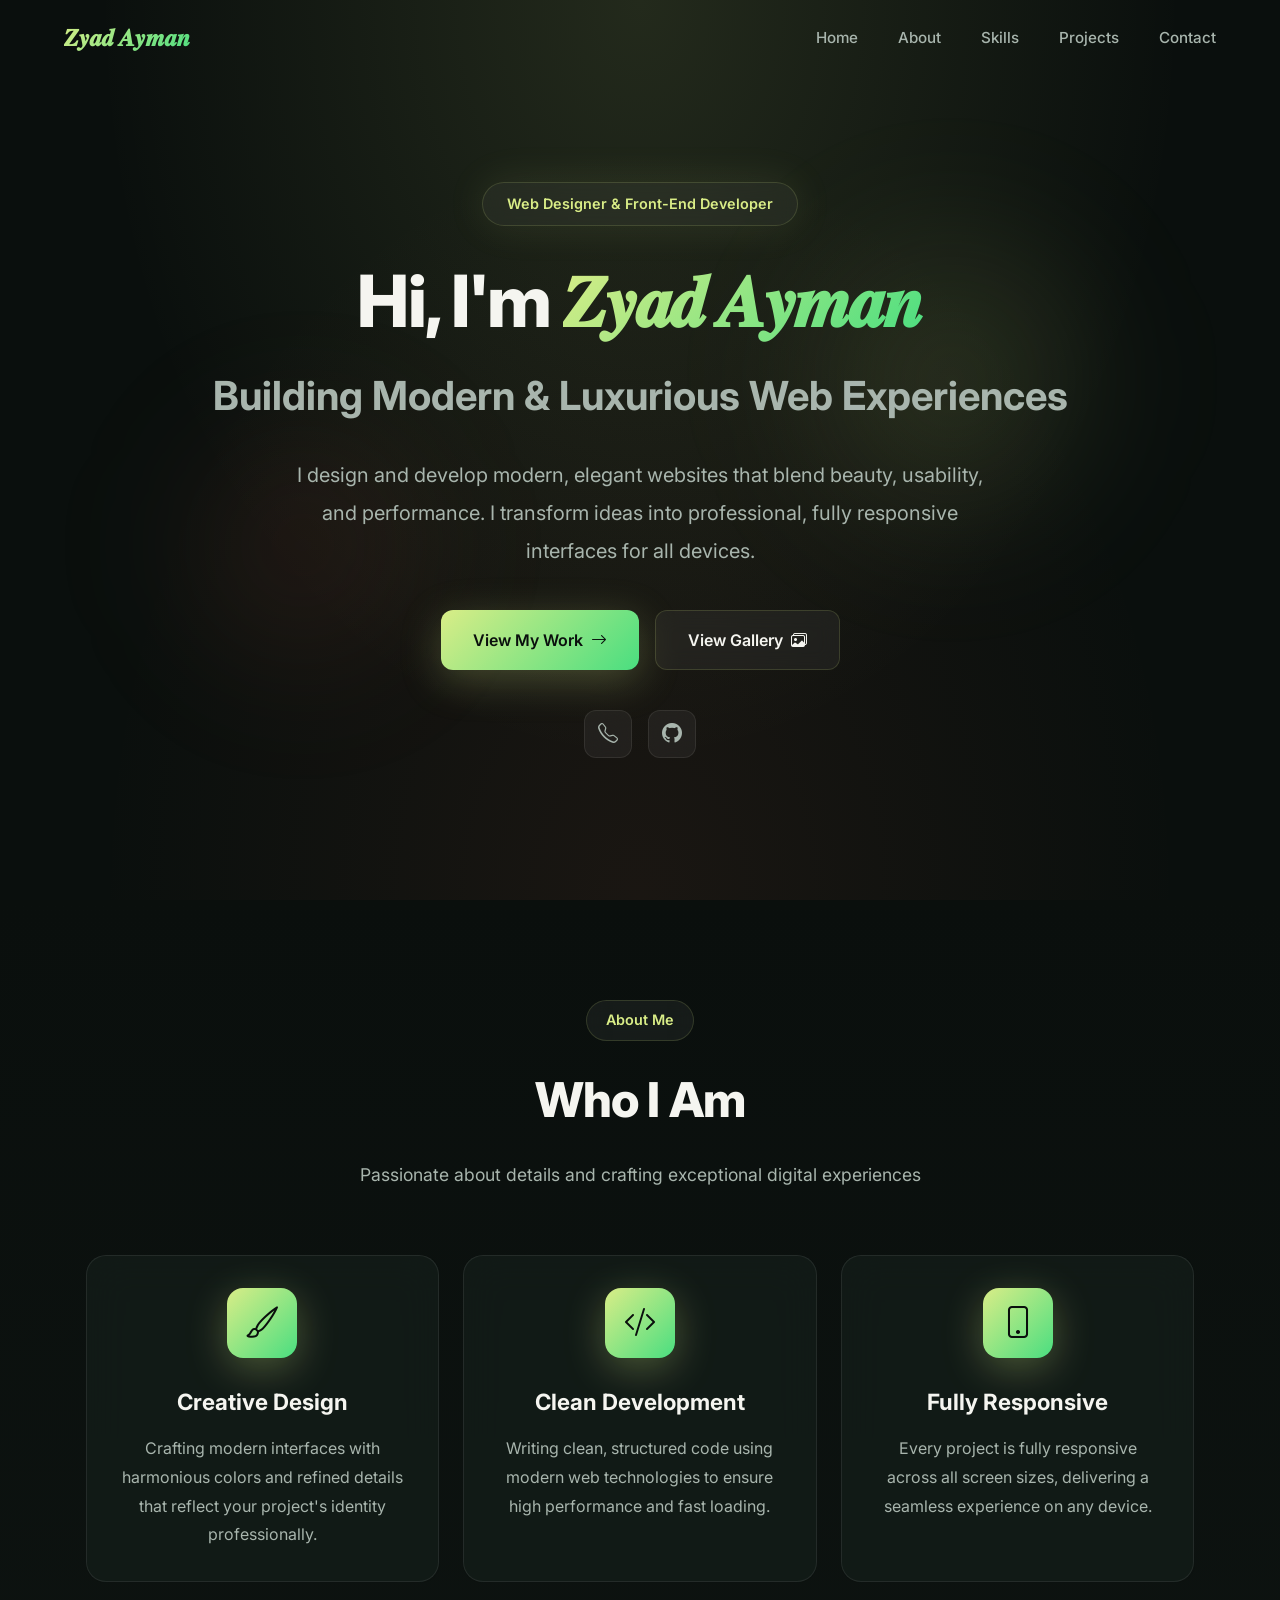
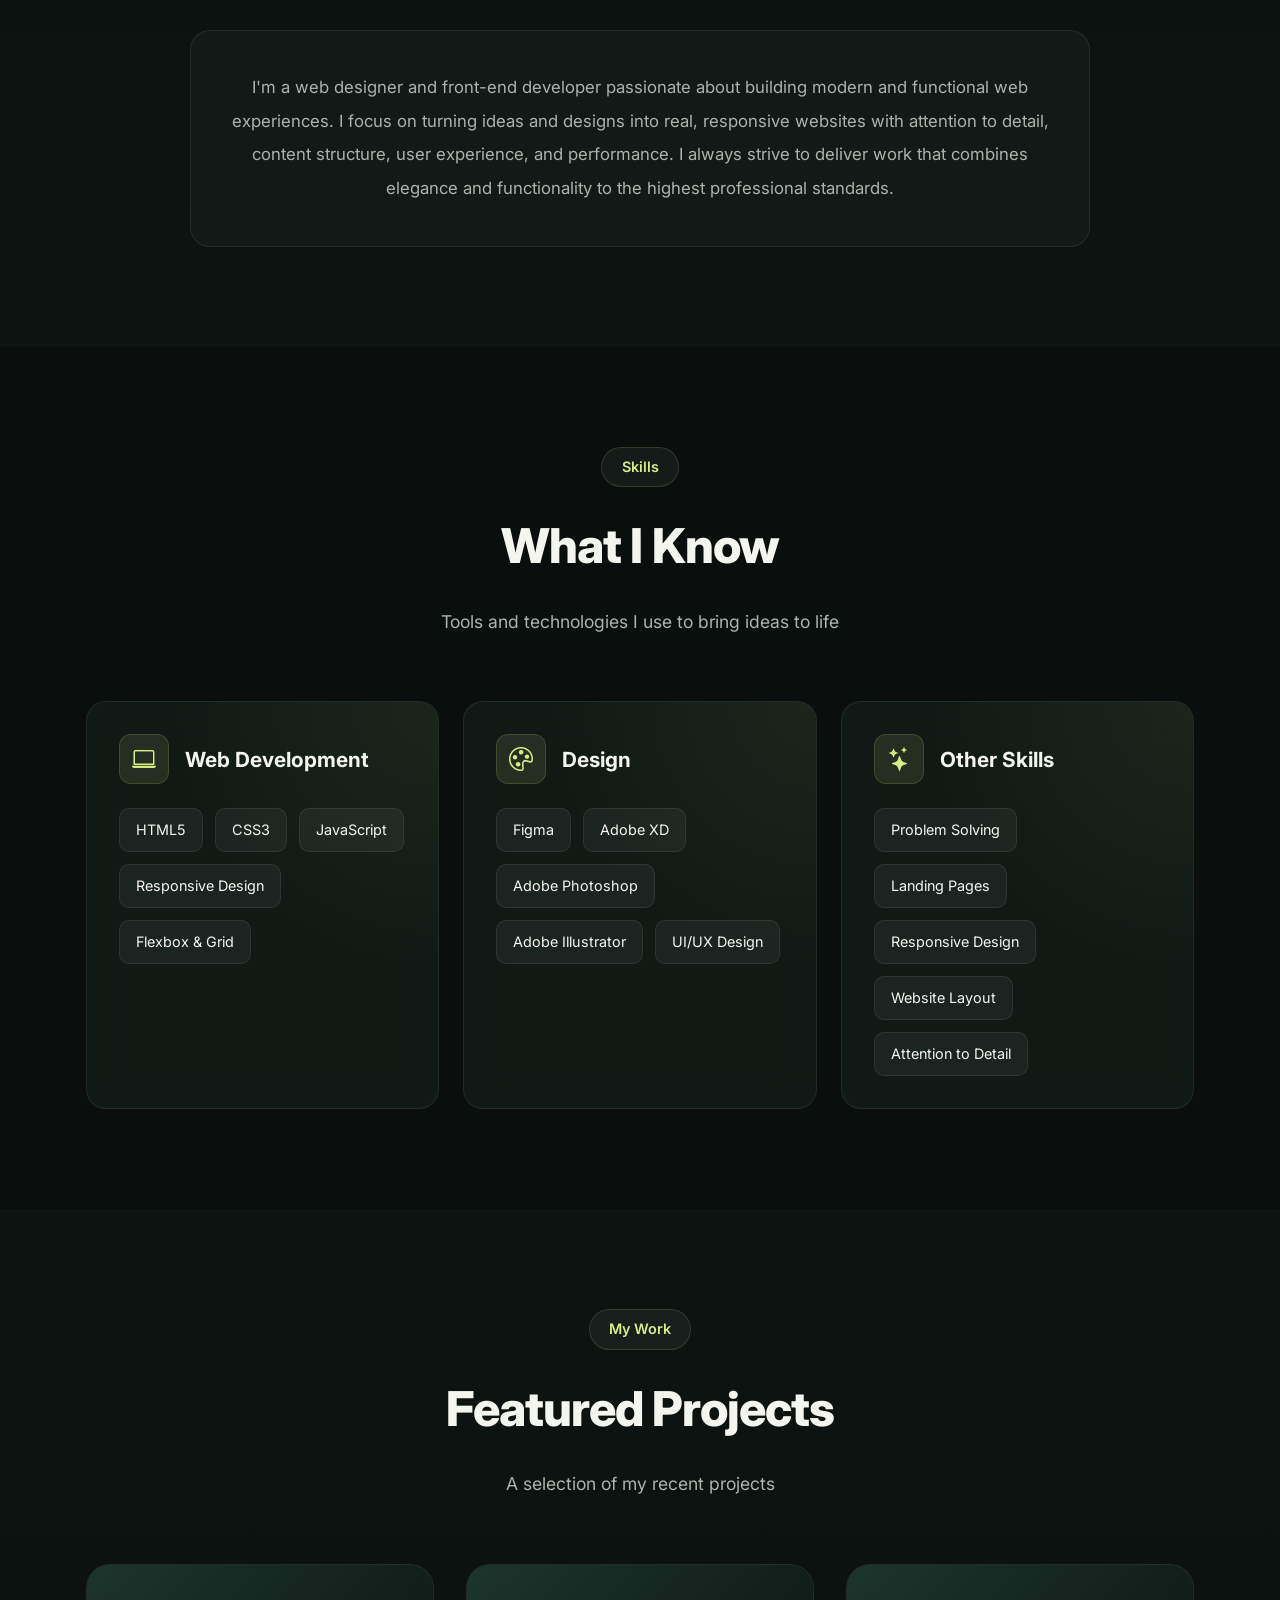
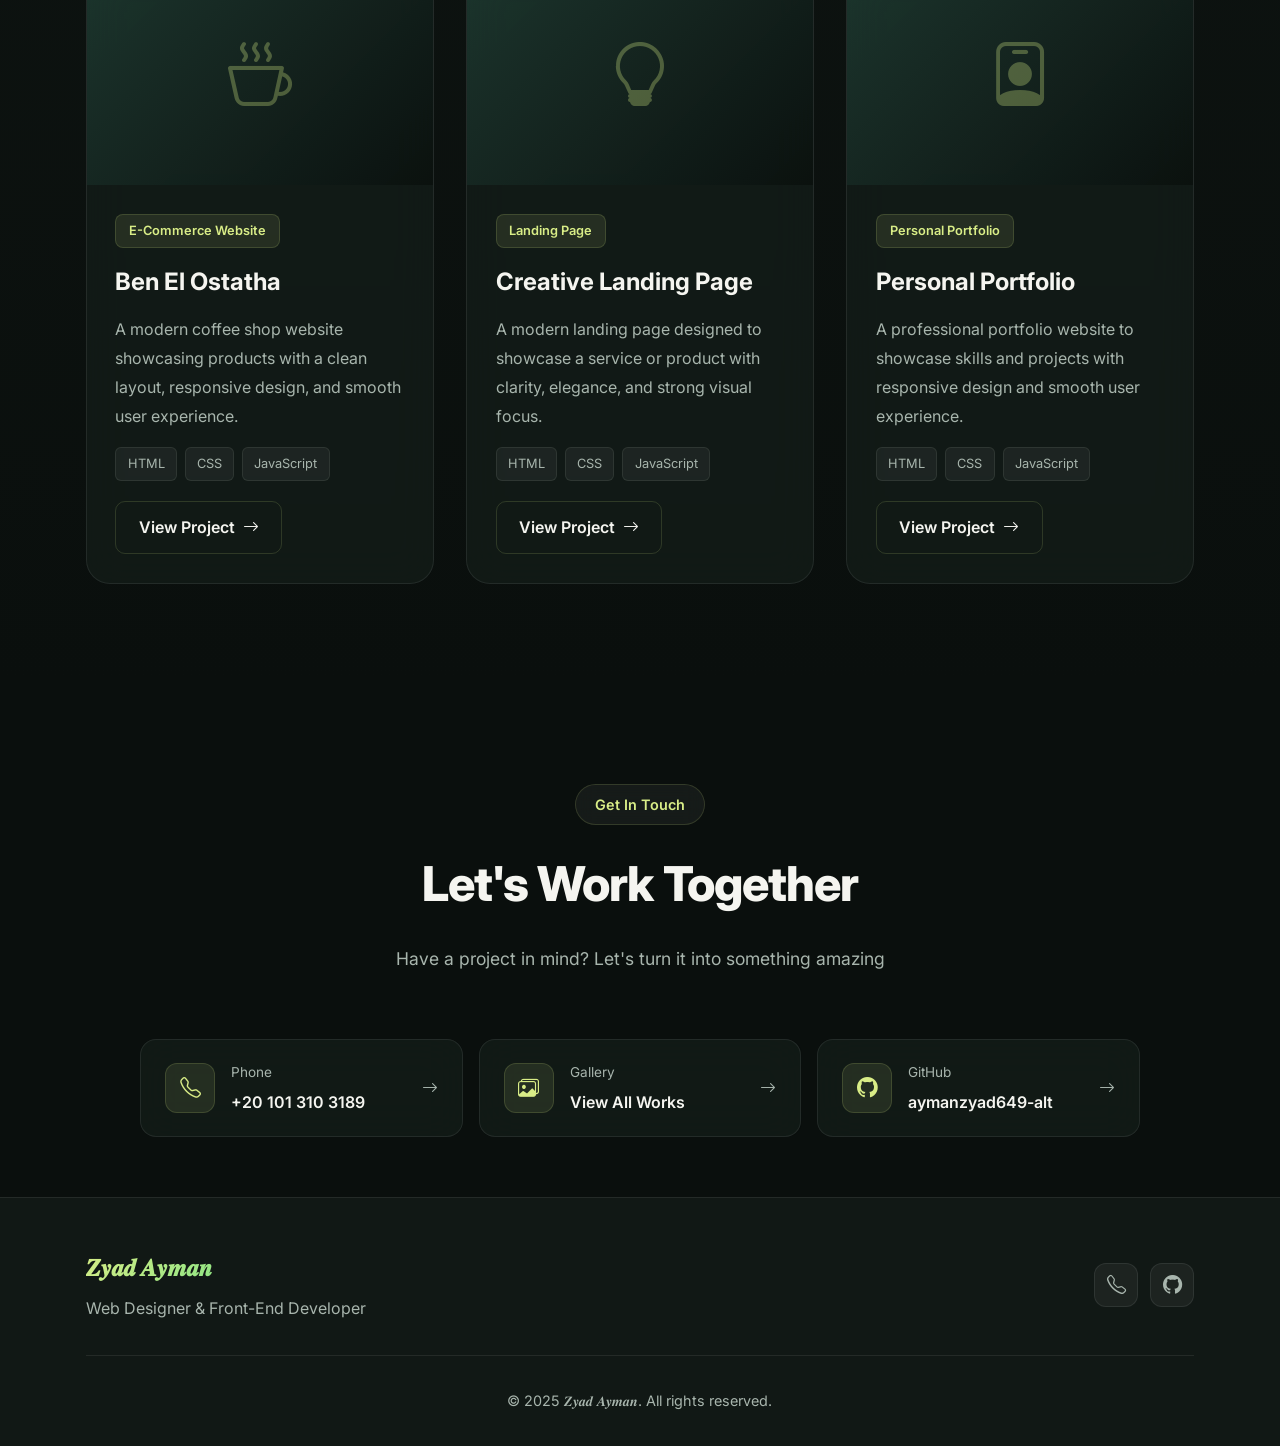
==== index.html @ 2d621ae2 "Publish portfolio and clinic project" ====
<!DOCTYPE html>
<html lang="en" dir="ltr">

<head>
    <meta charset="UTF-8">
    <meta name="viewport" content="width=device-width, initial-scale=1.0">
    <title>𝒁𝒚𝒂𝒅 𝑨𝒚𝒎𝒂𝒏 | Web Designer & Front-End Developer</title>
    <link rel="preconnect" href="https://fonts.googleapis.com">
    <link rel="preconnect" href="https://fonts.gstatic.com" crossorigin>
    <link href="https://fonts.googleapis.com/css2?family=Inter:wght@400;500;600;700;800&display=swap" rel="stylesheet">
    <link rel="stylesheet" href="https://cdn.jsdelivr.net/npm/bootstrap-icons@1.11.3/font/bootstrap-icons.min.css">
    <link rel="stylesheet" href="style.css">
</head>

<body>
    <nav class="nav">
        <div class="nav-container">
            <a class="nav-logo" href="#home">𝒁𝒚𝒂𝒅 𝑨𝒚𝒎𝒂𝒏</a>
            <button class="nav-toggle" aria-label="Open menu">
                <span></span>
                <span></span>
                <span></span>
            </button>
            <ul class="nav-links">
                <li><a href="#home">Home</a></li>
                <li><a href="#about">About</a></li>
                <li><a href="#skills">Skills</a></li>
                <li><a href="#projects">Projects</a></li>
                <li><a href="#contact">Contact</a></li>
            </ul>
        </div>
    </nav>

    <header id="home" class="hero">
        <div class="hero-bg"></div>
        <div class="hero-content">
            <span class="hero-badge">Web Designer & Front-End Developer</span>
            <h1 class="hero-title">Hi, I'm <span>𝒁𝒚𝒂𝒅 𝑨𝒚𝒎𝒂𝒏</span></h1>
            <h2 class="hero-subtitle">Building Modern & Luxurious Web Experiences</h2>
            <p class="hero-intro">
                I design and develop modern, elegant websites that blend beauty, usability, and performance.
                I transform ideas into professional, fully responsive interfaces for all devices.
            </p>
            <div class="hero-actions">
                <a href="#projects" class="btn btn-primary">
                    <span>View My Work</span>
                    <i class="bi bi-arrow-right"></i>
                </a>
                <a href="https://photos.app.goo.gl/csqVd4Epz6oXKRecA" target="_blank" class="btn btn-glass">
                    <span>View Gallery</span>
                    <i class="bi bi-images"></i>
                </a>
            </div>
            <div class="hero-social">
                <a href="tel:+201013103189" aria-label="Call Me"><i class="bi bi-telephone"></i></a>
                <a href="https://github.com/aymanzyad649-alt" target="_blank" aria-label="GitHub"><i class="bi bi-github"></i></a>
            </div>
        </div>

    </header>

    <main>
        <section id="about" class="section about">
            <div class="section-header">
                <span class="section-label">About Me</span>
                <h2 class="section-title">Who I Am</h2>
                <p class="section-subtitle">Passionate about details and crafting exceptional digital experiences</p>
            </div>
            <div class="about-grid">
                <div class="about-card">
                    <div class="about-icon">
                        <i class="bi bi-brush"></i>
                    </div>
                    <h3>Creative Design</h3>
                    <p>Crafting modern interfaces with harmonious colors and refined details that reflect your project's identity professionally.</p>
                </div>
                <div class="about-card">
                    <div class="about-icon">
                        <i class="bi bi-code-slash"></i>
                    </div>
                    <h3>Clean Development</h3>
                    <p>Writing clean, structured code using modern web technologies to ensure high performance and fast loading.</p>
                </div>
                <div class="about-card">
                    <div class="about-icon">
                        <i class="bi bi-phone"></i>
                    </div>
                    <h3>Fully Responsive</h3>
                    <p>Every project is fully responsive across all screen sizes, delivering a seamless experience on any device.</p>
                </div>
            </div>
            <div class="about-text">
                <p>
                    I'm a web designer and front-end developer passionate about building modern and functional web experiences.
                    I focus on turning ideas and designs into real, responsive websites with attention to detail,
                    content structure, user experience, and performance. I always strive to deliver work that combines
                    elegance and functionality to the highest professional standards.
                </p>
            </div>
        </section>

        <section id="skills" class="section skills">
            <div class="section-header">
                <span class="section-label">Skills</span>
                <h2 class="section-title">What I Know</h2>
                <p class="section-subtitle">Tools and technologies I use to bring ideas to life</p>
            </div>
            <div class="skills-grid">
                <div class="skill-group">
                    <div class="skill-group-header">
                        <i class="bi bi-laptop"></i>
                        <h3>Web Development</h3>
                    </div>
                    <div class="skill-tags">
                        <span class="skill-tag">HTML5</span>
                        <span class="skill-tag">CSS3</span>
                        <span class="skill-tag">JavaScript</span>
                        <span class="skill-tag">Responsive Design</span>
                        <span class="skill-tag">Flexbox & Grid</span>
                    </div>
                </div>
                <div class="skill-group">
                    <div class="skill-group-header">
                        <i class="bi bi-palette"></i>
                        <h3>Design</h3>
                    </div>
                    <div class="skill-tags">
                        <span class="skill-tag">Figma</span>
                        <span class="skill-tag">Adobe XD</span>
                        <span class="skill-tag">Adobe Photoshop</span>
                        <span class="skill-tag">Adobe Illustrator</span>
                        <span class="skill-tag">UI/UX Design</span>
                    </div>
                </div>
                <div class="skill-group">
                    <div class="skill-group-header">
                        <i class="bi bi-stars"></i>
                        <h3>Other Skills</h3>
                    </div>
                    <div class="skill-tags">
                        <span class="skill-tag">Problem Solving</span>
                        <span class="skill-tag">Landing Pages</span>
                        <span class="skill-tag">Responsive Design</span>
                        <span class="skill-tag">Website Layout</span>
                        <span class="skill-tag">Attention to Detail</span>
                    </div>
                </div>
            </div>
        </section>

        <section id="projects" class="section projects">
            <div class="section-header">
                <span class="section-label">My Work</span>
                <h2 class="section-title">Featured Projects</h2>
                <p class="section-subtitle">A selection of my recent projects</p>
            </div>
            <div class="projects-grid">
                <article class="project-card">
                    <div class="project-image">
                        <div class="project-overlay">
                            <a href="https://aymanzyad649-alt.github.io/Zyadayman/" target="_blank" class="project-link">
                                <i class="bi bi-box-arrow-up-right"></i>
                            </a>
                        </div>
                        <div class="project-placeholder">
                            <i class="bi bi-cup-hot"></i>
                        </div>
                    </div>
                    <div class="project-content">
                        <span class="project-category">E-Commerce Website</span>
                        <h3 class="project-title">Ben El Ostatha</h3>
                        <p class="project-description">
                            A modern coffee shop website showcasing products with a clean layout, responsive design, and smooth user experience.
                        </p>
                        <div class="project-tech">
                            <span>HTML</span>
                            <span>CSS</span>
                            <span>JavaScript</span>
                        </div>
                        <a href="https://aymanzyad649-alt.github.io/Zyadayman/" target="_blank" class="project-btn">
                            <span>View Project</span>
                            <i class="bi bi-arrow-right"></i>
                        </a>
                    </div>
                </article>

                <article class="project-card">
                    <div class="project-image">
                        <div class="project-overlay">
                            <a href="https://aymanzyad649-alt.github.io/Creative-Landing-Page/" target="_blank" class="project-link">
                                <i class="bi bi-box-arrow-up-right"></i>
                            </a>
                        </div>
                        <div class="project-placeholder">
                            <i class="bi bi-lightbulb"></i>
                        </div>
                    </div>
                    <div class="project-content">
                        <span class="project-category">Landing Page</span>
                        <h3 class="project-title">Creative Landing Page</h3>
                        <p class="project-description">
                            A modern landing page designed to showcase a service or product with clarity, elegance, and strong visual focus.
                        </p>
                        <div class="project-tech">
                            <span>HTML</span>
                            <span>CSS</span>
                            <span>JavaScript</span>
                        </div>
                        <a href="https://aymanzyad649-alt.github.io/Creative-Landing-Page/" target="_blank" class="project-btn">
                            <span>View Project</span>
                            <i class="bi bi-arrow-right"></i>
                        </a>
                    </div>
                </article>

                <article class="project-card">
                    <div class="project-image">
                        <div class="project-overlay">
                            <a href="https://aymanzyad649-alt.github.io/Personal-Portfolio/" target="_blank" class="project-link">
                                <i class="bi bi-box-arrow-up-right"></i>
                            </a>
                        </div>
                        <div class="project-placeholder">
                            <i class="bi bi-person-badge"></i>
                        </div>
                    </div>
                    <div class="project-content">
                        <span class="project-category">Personal Portfolio</span>
                        <h3 class="project-title">Personal Portfolio</h3>
                        <p class="project-description">
                            A professional portfolio website to showcase skills and projects with responsive design and smooth user experience.
                        </p>
                        <div class="project-tech">
                            <span>HTML</span>
                            <span>CSS</span>
                            <span>JavaScript</span>
                        </div>
                        <a href="https://aymanzyad649-alt.github.io/Personal-Portfolio/" target="_blank" class="project-btn">
                            <span>View Project</span>
                            <i class="bi bi-arrow-right"></i>
                        </a>
                    </div>
                </article>
            </div>
        </section>

        <section id="contact" class="section contact-section">
            <div class="contact-container">
                <div class="section-header">
                    <span class="section-label">Get In Touch</span>
                    <h2 class="section-title">Let's Work Together</h2>
                    <p class="section-subtitle">Have a project in mind? Let's turn it into something amazing</p>
                </div>
                <div class="contact-grid">
                    <a href="tel:+201013103189" class="contact-card">
                        <div class="contact-icon">
                            <i class="bi bi-telephone"></i>
                        </div>
                        <div class="contact-info">
                            <span class="contact-label">Phone</span>
                            <span class="contact-value">+20 101 310 3189</span>
                        </div>
                        <i class="bi bi-arrow-right contact-arrow"></i>
                    </a>
                    <a href="https://drive.google.com/open?id=1eGvBGZPC6Msey39kqJ86uYsZfhBckTUZ&usp=drive_fs" target="_blank" class="contact-card">
                        <div class="contact-icon">
                            <i class="bi bi-images"></i>
                        </div>
                        <div class="contact-info">
                            <span class="contact-label">Gallery</span>
                            <span class="contact-value">View All Works</span>
                        </div>
                        <i class="bi bi-arrow-right contact-arrow"></i>
                    </a>
                    <a href="https://github.com/aymanzyad649-alt" target="_blank" class="contact-card">
                        <div class="contact-icon">
                            <i class="bi bi-github"></i>
                        </div>
                        <div class="contact-info">
                            <span class="contact-label">GitHub</span>
                            <span class="contact-value">aymanzyad649-alt</span>
                        </div>
                        <i class="bi bi-arrow-right contact-arrow"></i>
                    </a>
                </div>
            </div>
        </section>
    </main>

    <footer class="footer">
        <div class="footer-container">
            <div class="footer-content">
                <div class="footer-brand">
                    <h3>𝒁𝒚𝒂𝒅 𝑨𝒚𝒎𝒂𝒏</h3>
                    <p>Web Designer & Front-End Developer</p>
                </div>
                <div class="footer-social">
                    <a href="tel:+201013103189" aria-label="Call"><i class="bi bi-telephone"></i></a>
                    <a href="https://github.com/aymanzyad649-alt" target="_blank" aria-label="GitHub"><i class="bi bi-github"></i></a>
                </div>
            </div>
            <div class="footer-bottom">
                <p>© 2025 𝒁𝒚𝒂𝒅 𝑨𝒚𝒎𝒂𝒏. All rights reserved.</p>
            </div>
        </div>
    </footer>

    <script>
        const navToggle = document.querySelector('.nav-toggle');
        const navLinks = document.querySelector('.nav-links');
        const navItems = document.querySelectorAll('.nav-links a');

        navToggle.addEventListener('click', () => {
            navToggle.classList.toggle('active');
            navLinks.classList.toggle('active');
        });

        navItems.forEach(item => {
            item.addEventListener('click', () => {
                navToggle.classList.remove('active');
                navLinks.classList.remove('active');
            });
        });

        window.addEventListener('scroll', () => {
            const nav = document.querySelector('.nav');
            if (window.scrollY > 50) {
                nav.classList.add('scrolled');
            } else {
                nav.classList.remove('scrolled');
            }
        });
    </script>
</body>

</html>
---- style.css ----
:root {
    --bg-primary: #0a0f0d;
    --bg-secondary: #111815;
    --bg-card: rgba(20, 31, 26, 0.7);
    --bg-glass: rgba(255, 253, 245, 0.05);
    --text-primary: #f5f5f0;
    --text-secondary: #a8b5ad;
    --text-accent: #d9ed87;
    --accent-primary: #d9ed87;
    --accent-secondary: #d66a4d;
    --accent-tertiary: #4ade80;
    --border: rgba(217, 237, 135, 0.15);
    --border-light: rgba(255, 255, 255, 0.08);
    --shadow-glow: 0 0 60px rgba(217, 237, 135, 0.15);
    --shadow-card: 0 20px 60px rgba(0, 0, 0, 0.4);
    --gradient-primary: linear-gradient(135deg, #d9ed87 0%, #4ade80 100%);
    --gradient-hero: radial-gradient(ellipse at top, rgba(217, 237, 135, 0.12) 0%, transparent 60%),
        radial-gradient(ellipse at bottom, rgba(214, 106, 77, 0.08) 0%, transparent 60%);
}

* {
    margin: 0;
    padding: 0;
    box-sizing: border-box;
}

html {
    scroll-behavior: smooth;
    scroll-padding-top: 100px;
}

body {
    font-family: 'Inter', -apple-system, BlinkMacSystemFont, sans-serif;
    background: var(--bg-primary);
    color: var(--text-primary);
    line-height: 1.8;
    overflow-x: hidden;
    font-size: 16px;
}

::selection {
    background: var(--accent-primary);
    color: var(--bg-primary);
}

::-webkit-scrollbar {
    width: 10px;
}

::-webkit-scrollbar-track {
    background: var(--bg-secondary);
}

::-webkit-scrollbar-thumb {
    background: linear-gradient(180deg, var(--accent-primary) 0%, var(--accent-secondary) 100%);
    border-radius: 5px;
}

::-webkit-scrollbar-thumb:hover {
    background: var(--accent-primary);
}

/* Navigation */
.nav {
    position: fixed;
    top: 0;
    left: 0;
    right: 0;
    z-index: 1000;
    padding: 1rem 0;
    transition: all 0.3s ease;
    background: transparent;
}

.nav.scrolled {
    background: rgba(10, 15, 13, 0.85);
    backdrop-filter: blur(20px) saturate(180%);
    -webkit-backdrop-filter: blur(20px) saturate(180%);
    border-bottom: 1px solid var(--border-light);
    box-shadow: 0 10px 40px rgba(0, 0, 0, 0.3);
    padding: 0.75rem 0;
}

.nav-container {
    width: min(1200px, 90%);
    margin: 0 auto;
    display: flex;
    align-items: center;
    justify-content: space-between;
}

.nav-logo {
    font-size: 1.5rem;
    font-weight: 800;
    color: var(--text-primary);
    text-decoration: none;
    background: var(--gradient-primary);
    -webkit-background-clip: text;
    -webkit-text-fill-color: transparent;
    background-clip: text;
    transition: all 0.3s ease;
}

.nav-logo:hover {
    filter: brightness(1.2);
}

.nav-links {
    display: flex;
    list-style: none;
    gap: 2.5rem;
    align-items: center;
}

.nav-links a {
    color: var(--text-secondary);
    text-decoration: none;
    font-weight: 500;
    font-size: 0.95rem;
    position: relative;
    transition: color 0.3s ease;
    padding: 0.5rem 0;
}

.nav-links a::after {
    content: '';
    position: absolute;
    bottom: 0;
    right: 0;
    width: 0;
    height: 2px;
    background: var(--gradient-primary);
    transition: width 0.3s ease;
    border-radius: 2px;
}

.nav-links a:hover {
    color: var(--text-primary);
}

.nav-links a:hover::after {
    width: 100%;
    left: 0;
    right: auto;
}

.nav-toggle {
    display: none;
    background: transparent;
    border: 1px solid var(--border);
    padding: 0.5rem;
    cursor: pointer;
    border-radius: 8px;
}

.nav-toggle span {
    display: block;
    width: 25px;
    height: 2px;
    background: var(--text-primary);
    margin: 5px 0;
    transition: 0.3s ease;
}

/* Hero Section */
.hero {
    position: relative;
    min-height: 100vh;
    display: flex;
    align-items: center;
    justify-content: center;
    padding: 120px 1.5rem 80px;
    overflow: hidden;
}

.hero-bg {
    position: absolute;
    inset: 0;
    background: var(--gradient-hero);
    z-index: 0;
}

.hero-bg::before {
    content: '';
    position: absolute;
    top: 20%;
    right: 10%;
    width: 400px;
    height: 400px;
    background: radial-gradient(circle, rgba(217, 237, 135, 0.15) 0%, transparent 70%);
    filter: blur(60px);
    animation: float 8s ease-in-out infinite;
}

.hero-bg::after {
    content: '';
    position: absolute;
    bottom: 20%;
    left: 10%;
    width: 350px;
    height: 350px;
    background: radial-gradient(circle, rgba(214, 106, 77, 0.12) 0%, transparent 70%);
    filter: blur(60px);
    animation: float 10s ease-in-out infinite reverse;
}

@keyframes float {

    0%,
    100% {
        transform: translate(0, 0) scale(1);
    }

    33% {
        transform: translate(30px, -50px) scale(1.1);
    }

    66% {
        transform: translate(-20px, 20px) scale(0.9);
    }
}

.hero-content {
    position: relative;
    z-index: 1;
    max-width: 900px;
    text-align: center;
    animation: fadeUp 1s ease-out;
}

@keyframes fadeUp {
    from {
        opacity: 0;
        transform: translateY(40px);
    }

    to {
        opacity: 1;
        transform: translateY(0);
    }
}

.hero-badge {
    display: inline-flex;
    align-items: center;
    gap: 0.5rem;
    padding: 0.5rem 1.5rem;
    background: var(--bg-glass);
    backdrop-filter: blur(10px);
    border: 1px solid var(--border);
    border-radius: 100px;
    color: var(--accent-primary);
    font-size: 0.9rem;
    font-weight: 600;
    margin-bottom: 2rem;
    box-shadow: 0 0 40px rgba(217, 237, 135, 0.1);
}

.hero-title {
    font-size: clamp(2.5rem, 6vw, 4.5rem);
    font-weight: 800;
    line-height: 1.2;
    margin-bottom: 1rem;
    letter-spacing: -0.02em;
}

.hero-title span {
    background: var(--gradient-primary);
    -webkit-background-clip: text;
    -webkit-text-fill-color: transparent;
    background-clip: text;
}

.hero-subtitle {
    font-size: clamp(1.5rem, 4vw, 2.5rem);
    font-weight: 700;
    color: var(--text-secondary);
    margin-bottom: 1.5rem;
}

.hero-intro {
    font-size: clamp(1rem, 2vw, 1.25rem);
    color: var(--text-secondary);
    max-width: 700px;
    margin: 0 auto 2.5rem;
    line-height: 1.9;
}

.hero-actions {
    display: flex;
    gap: 1rem;
    justify-content: center;
    flex-wrap: wrap;
    margin-bottom: 2.5rem;
}

.btn {
    display: inline-flex;
    align-items: center;
    gap: 0.5rem;
    padding: 0.9rem 2rem;
    text-decoration: none;
    font-weight: 600;
    font-size: 1rem;
    border-radius: 12px;
    transition: all 0.3s ease;
    position: relative;
    overflow: hidden;
}

.btn-primary {
    background: var(--gradient-primary);
    color: var(--bg-primary);
    box-shadow: 0 10px 40px rgba(217, 237, 135, 0.25);
}

.btn-primary::before {
    content: '';
    position: absolute;
    inset: 0;
    background: linear-gradient(135deg, #e8ff9f 0%, #6ee7b7 100%);
    opacity: 0;
    transition: opacity 0.3s ease;
}

.btn-primary span,
.btn-primary i {
    position: relative;
    z-index: 1;
}

.btn-primary:hover {
    transform: translateY(-3px);
    box-shadow: 0 15px 50px rgba(217, 237, 135, 0.4);
}

.btn-primary:hover::before {
    opacity: 1;
}

.btn-glass {
    background: var(--bg-glass);
    backdrop-filter: blur(10px);
    color: var(--text-primary);
    border: 1px solid var(--border);
}

.btn-glass:hover {
    background: rgba(217, 237, 135, 0.1);
    border-color: var(--accent-primary);
    transform: translateY(-3px);
    box-shadow: 0 15px 50px rgba(0, 0, 0, 0.3);
}

.hero-social {
    display: flex;
    gap: 1rem;
    justify-content: center;
}

.hero-social a {
    width: 48px;
    height: 48px;
    display: flex;
    align-items: center;
    justify-content: center;
    background: var(--bg-glass);
    backdrop-filter: blur(10px);
    border: 1px solid var(--border-light);
    border-radius: 12px;
    color: var(--text-secondary);
    text-decoration: none;
    font-size: 1.25rem;
    transition: all 0.3s ease;
}

.hero-social a:hover {
    color: var(--accent-primary);
    border-color: var(--accent-primary);
    background: rgba(217, 237, 135, 0.1);
    transform: translateY(-3px);
}

.hero-scroll {
    position: absolute;
    bottom: 2rem;
    left: 50%;
    transform: translateX(-50%);
    display: flex;
    flex-direction: column;
    align-items: center;
    gap: 0.5rem;
    color: var(--text-secondary);
    font-size: 0.85rem;
    z-index: 1;
    animation: fadeUp 1s ease-out 0.5s both;
}

.scroll-indicator {
    width: 24px;
    height: 40px;
    border: 2px solid var(--border);
    border-radius: 20px;
    position: relative;
}

.scroll-indicator::before {
    content: '';
    position: absolute;
    top: 8px;
    left: 50%;
    transform: translateX(-50%);
    width: 4px;
    height: 8px;
    background: var(--accent-primary);
    border-radius: 2px;
    animation: scroll 2s infinite;
}

@keyframes scroll {
    0% {
        transform: translateX(-50%) translateY(0);
        opacity: 1;
    }

    100% {
        transform: translateX(-50%) translateY(12px);
        opacity: 0;
    }
}

/* Sections */
.section {
    padding: 100px 1.5rem;
    position: relative;
}

.section-header {
    text-align: center;
    max-width: 700px;
    margin: 0 auto 4rem;
}

.section-label {
    display: inline-block;
    padding: 0.4rem 1.2rem;
    background: var(--bg-glass);
    backdrop-filter: blur(10px);
    border: 1px solid var(--border);
    border-radius: 100px;
    color: var(--accent-primary);
    font-size: 0.9rem;
    font-weight: 600;
    margin-bottom: 1rem;
}

.section-title {
    font-size: clamp(2rem, 5vw, 3rem);
    font-weight: 800;
    margin-bottom: 1rem;
    letter-spacing: -0.02em;
}

.section-subtitle {
    font-size: clamp(1rem, 2vw, 1.1rem);
    color: var(--text-secondary);
}

/* About Section */
.about {
    background: linear-gradient(180deg, transparent 0%, rgba(17, 24, 21, 0.5) 100%);
}

.about-grid {
    display: grid;
    grid-template-columns: repeat(auto-fit, minmax(280px, 1fr));
    gap: 1.5rem;
    width: min(1200px, 90%);
    margin: 0 auto 3rem;
}

.about-card {
    background: var(--bg-card);
    backdrop-filter: blur(20px);
    border: 1px solid var(--border-light);
    border-radius: 20px;
    padding: 2rem;
    text-align: center;
    transition: all 0.4s ease;
    position: relative;
    overflow: hidden;
}

.about-card::before {
    content: '';
    position: absolute;
    inset: 0;
    background: radial-gradient(circle at top, rgba(217, 237, 135, 0.08) 0%, transparent 60%);
    opacity: 0;
    transition: opacity 0.4s ease;
}

.about-card>* {
    position: relative;
    z-index: 1;
}

.about-card:hover {
    transform: translateY(-8px);
    border-color: var(--border);
    box-shadow: var(--shadow-card), 0 0 40px rgba(217, 237, 135, 0.1);
}

.about-card:hover::before {
    opacity: 1;
}

.about-icon {
    width: 70px;
    height: 70px;
    margin: 0 auto 1.5rem;
    display: flex;
    align-items: center;
    justify-content: center;
    background: var(--gradient-primary);
    border-radius: 16px;
    color: var(--bg-primary);
    font-size: 2rem;
    box-shadow: 0 10px 40px rgba(217, 237, 135, 0.3);
}

.about-card h3 {
    font-size: 1.4rem;
    font-weight: 700;
    margin-bottom: 0.75rem;
}

.about-card p {
    color: var(--text-secondary);
    line-height: 1.8;
}

.about-text {
    width: min(900px, 90%);
    margin: 0 auto;
    text-align: center;
    background: var(--bg-card);
    backdrop-filter: blur(20px);
    border: 1px solid var(--border-light);
    border-radius: 20px;
    padding: 2.5rem;
    color: var(--text-secondary);
    font-size: 1.05rem;
    line-height: 2;
}

/* Skills Section */
.skills-grid {
    display: grid;
    grid-template-columns: repeat(auto-fit, minmax(320px, 1fr));
    gap: 1.5rem;
    width: min(1200px, 90%);
    margin: 0 auto;
}

.skill-group {
    background: var(--bg-card);
    backdrop-filter: blur(20px);
    border: 1px solid var(--border-light);
    border-radius: 20px;
    padding: 2rem;
    transition: all 0.4s ease;
    position: relative;
    overflow: hidden;
}

.skill-group::before {
    content: '';
    position: absolute;
    inset: 0;
    background: radial-gradient(circle at top right, rgba(217, 237, 135, 0.06) 0%, transparent 50%);
}

.skill-group>* {
    position: relative;
    z-index: 1;
}

.skill-group:hover {
    transform: translateY(-5px);
    border-color: var(--border);
    box-shadow: var(--shadow-card);
}

.skill-group-header {
    display: flex;
    align-items: center;
    gap: 1rem;
    margin-bottom: 1.5rem;
}

.skill-group-header i {
    width: 50px;
    height: 50px;
    display: flex;
    align-items: center;
    justify-content: center;
    background: rgba(217, 237, 135, 0.1);
    border: 1px solid var(--border);
    border-radius: 12px;
    color: var(--accent-primary);
    font-size: 1.5rem;
}

.skill-group-header h3 {
    font-size: 1.3rem;
    font-weight: 700;
}

.skill-tags {
    display: flex;
    flex-wrap: wrap;
    gap: 0.75rem;
}

.skill-tag {
    padding: 0.5rem 1rem;
    background: var(--bg-glass);
    border: 1px solid var(--border-light);
    border-radius: 10px;
    color: var(--text-primary);
    font-size: 0.9rem;
    transition: all 0.3s ease;
}

.skill-tag:hover {
    background: rgba(217, 237, 135, 0.1);
    border-color: var(--accent-primary);
    color: var(--accent-primary);
    transform: scale(1.05);
}

/* Projects Section */
.projects {
    background: linear-gradient(180deg, rgba(17, 24, 21, 0.5) 0%, transparent 100%);
}

.projects-grid {
    display: grid;
    grid-template-columns: repeat(auto-fit, minmax(320px, 1fr));
    gap: 2rem;
    width: min(1200px, 90%);
    margin: 0 auto;
}

.project-card {
    background: var(--bg-card);
    backdrop-filter: blur(20px);
    border: 1px solid var(--border-light);
    border-radius: 24px;
    overflow: hidden;
    transition: all 0.4s ease;
    position: relative;
    display: flex;
    flex-direction: column;
}

.project-card::before {
    content: '';
    position: absolute;
    inset: 0;
    background: radial-gradient(circle at top, rgba(217, 237, 135, 0.08) 0%, transparent 60%);
    opacity: 0;
    transition: opacity 0.4s ease;
    pointer-events: none;
}

.project-card>* {
    position: relative;
    z-index: 1;
}

.project-card:hover {
    transform: translateY(-10px);
    border-color: var(--border);
    box-shadow: var(--shadow-card), 0 0 60px rgba(217, 237, 135, 0.12);
}

.project-card:hover::before {
    opacity: 1;
}

.project-image {
    position: relative;
    height: 220px;
    background: linear-gradient(135deg, rgba(35, 72, 61, 0.6) 0%, rgba(10, 15, 13, 0.8) 100%);
    overflow: hidden;
}

.project-placeholder {
    position: absolute;
    inset: 0;
    display: flex;
    align-items: center;
    justify-content: center;
    font-size: 4rem;
    color: rgba(217, 237, 135, 0.3);
}

.project-overlay {
    position: absolute;
    inset: 0;
    background: rgba(10, 15, 13, 0.7);
    display: flex;
    align-items: center;
    justify-content: center;
    opacity: 0;
    transition: opacity 0.4s ease;
    z-index: 2;
}

.project-card:hover .project-overlay {
    opacity: 1;
}

.project-link {
    width: 60px;
    height: 60px;
    display: flex;
    align-items: center;
    justify-content: center;
    background: var(--gradient-primary);
    border-radius: 50%;
    color: var(--bg-primary);
    text-decoration: none;
    font-size: 1.5rem;
    transform: scale(0.8);
    transition: transform 0.4s ease;
    box-shadow: 0 10px 40px rgba(217, 237, 135, 0.4);
}

.project-card:hover .project-link {
    transform: scale(1);
}

.project-content {
    padding: 1.8rem;
    display: flex;
    flex-direction: column;
    flex: 1;
}

.project-category {
    display: inline-block;
    padding: 0.3rem 0.8rem;
    background: rgba(217, 237, 135, 0.1);
    border: 1px solid var(--border);
    border-radius: 8px;
    color: var(--accent-primary);
    font-size: 0.8rem;
    font-weight: 600;
    margin-bottom: 0.75rem;
    align-self: flex-start;
}

.project-title {
    font-size: 1.5rem;
    font-weight: 700;
    margin-bottom: 0.75rem;
}

.project-description {
    color: var(--text-secondary);
    margin-bottom: 1rem;
    line-height: 1.8;
    flex: 1;
}

.project-tech {
    display: flex;
    flex-wrap: wrap;
    gap: 0.5rem;
    margin-bottom: 1.25rem;
}

.project-tech span {
    padding: 0.3rem 0.7rem;
    background: var(--bg-glass);
    border: 1px solid var(--border-light);
    border-radius: 6px;
    color: var(--text-secondary);
    font-size: 0.8rem;
}

.project-card .project-btn {
    display: inline-flex;
    align-items: center;
    gap: 0.5rem;
    padding: 0.7rem 1.4rem;
    background: transparent;
    color: var(--text-primary);
    border: 1px solid var(--border);
    text-decoration: none;
    font-weight: 600;
    border-radius: 10px;
    transition: all 0.3s ease;
    align-self: flex-start;
}

.project-card .project-btn:hover {
    background: rgba(217, 237, 135, 0.1);
    border-color: var(--accent-primary);
    color: var(--accent-primary);
    transform: translateX(-5px);
}

/* Contact Section */
.contact-section {
    padding-bottom: 60px;
}

.contact-container {
    width: min(1000px, 90%);
    margin: 0 auto;
}

.contact-grid {
    display: grid;
    grid-template-columns: repeat(auto-fit, minmax(280px, 1fr));
    gap: 1rem;
}

.contact-card {
    display: flex;
    align-items: center;
    gap: 1rem;
    padding: 1.25rem 1.5rem;
    background: var(--bg-card);
    backdrop-filter: blur(20px);
    border: 1px solid var(--border-light);
    border-radius: 16px;
    text-decoration: none;
    color: var(--text-primary);
    transition: all 0.3s ease;
    position: relative;
    overflow: hidden;
}

.contact-card::before {
    content: '';
    position: absolute;
    inset: 0;
    background: radial-gradient(circle at right, rgba(217, 237, 135, 0.08) 0%, transparent 60%);
    opacity: 0;
    transition: opacity 0.3s ease;
}

.contact-card>* {
    position: relative;
    z-index: 1;
}

.contact-card:hover {
    transform: translateX(-8px);
    border-color: var(--border);
    box-shadow: var(--shadow-card);
}

.contact-card:hover::before {
    opacity: 1;
}

.contact-icon {
    width: 50px;
    height: 50px;
    display: flex;
    align-items: center;
    justify-content: center;
    background: rgba(217, 237, 135, 0.1);
    border: 1px solid var(--border);
    border-radius: 12px;
    color: var(--accent-primary);
    font-size: 1.3rem;
    flex-shrink: 0;
}

.contact-info {
    display: flex;
    flex-direction: column;
    flex: 1;
}

.contact-label {
    font-size: 0.85rem;
    color: var(--text-secondary);
    margin-bottom: 0.2rem;
}

.contact-value {
    font-weight: 600;
    font-size: 1rem;
}

.contact-arrow {
    color: var(--text-secondary);
    transition: all 0.3s ease;
}

.contact-card:hover .contact-arrow {
    color: var(--accent-primary);
    transform: translateX(-5px);
}

/* Footer */
.footer {
    background: var(--bg-secondary);
    border-top: 1px solid var(--border-light);
    padding: 3rem 1.5rem 2rem;
}

.footer-container {
    width: min(1200px, 90%);
    margin: 0 auto;
}

.footer-content {
    display: flex;
    align-items: center;
    justify-content: space-between;
    flex-wrap: wrap;
    gap: 2rem;
    padding-bottom: 2rem;
    border-bottom: 1px solid var(--border-light);
}

.footer-brand h3 {
    font-size: 1.5rem;
    font-weight: 800;
    background: var(--gradient-primary);
    -webkit-background-clip: text;
    -webkit-text-fill-color: transparent;
    background-clip: text;
    margin-bottom: 0.3rem;
}

.footer-brand p {
    color: var(--text-secondary);
}

.footer-social {
    display: flex;
    gap: 0.75rem;
}

.footer-social a {
    width: 44px;
    height: 44px;
    display: flex;
    align-items: center;
    justify-content: center;
    background: var(--bg-glass);
    border: 1px solid var(--border-light);
    border-radius: 12px;
    color: var(--text-secondary);
    text-decoration: none;
    font-size: 1.2rem;
    transition: all 0.3s ease;
}

.footer-social a:hover {
    color: var(--accent-primary);
    border-color: var(--accent-primary);
    background: rgba(217, 237, 135, 0.1);
    transform: translateY(-3px);
}

.footer-bottom {
    text-align: center;
    padding-top: 2rem;
    color: var(--text-secondary);
    font-size: 0.9rem;
}

/* Responsive Design */
@media (max-width: 968px) {
    .nav-links {
        position: fixed;
        top: 70px;
        right: -100%;
        width: 280px;
        height: calc(100vh - 70px);
        background: rgba(10, 15, 13, 0.98);
        backdrop-filter: blur(20px);
        flex-direction: column;
        align-items: flex-start;
        padding: 2rem;
        gap: 1.5rem;
        transition: right 0.3s ease;
        border-left: 1px solid var(--border-light);
    }

    .nav-links.active {
        right: 0;
    }

    .nav-toggle {
        display: block;
    }

    .nav-toggle.active span:nth-child(1) {
        transform: rotate(-45deg) translate(-7px, 7px);
    }

    .nav-toggle.active span:nth-child(2) {
        opacity: 0;
    }

    .nav-toggle.active span:nth-child(3) {
        transform: rotate(45deg) translate(-7px, -7px);
    }

    .hero-actions {
        flex-direction: column;
        width: 100%;
    }

    .hero-actions .btn {
        width: 100%;
        justify-content: center;
        max-width: 300px;
    }

    .about-text {
        padding: 2rem 1.5rem;
    }

    .footer-content {
        flex-direction: column;
        text-align: center;
    }
}

@media (max-width: 640px) {
    .section {
        padding: 70px 1rem;
    }

    .about-grid,
    .skills-grid,
    .projects-grid,
    .contact-grid {
        width: 100%;
    }

    .about-card,
    .skill-group,
    .project-content {
        padding: 1.5rem;
    }

    .hero {
        padding: 100px 1rem 60px;
    }

    .contact-card {
        padding: 1rem;
    }
}

/* Reduced Motion */
@media (prefers-reduced-motion: reduce) {

    *,
    *::before,
    *::after {
        animation-duration: 0.01ms !important;
        animation-iteration-count: 1 !important;
        transition-duration: 0.01ms !important;
    }

    html {
        scroll-behavior: auto;
    }
}
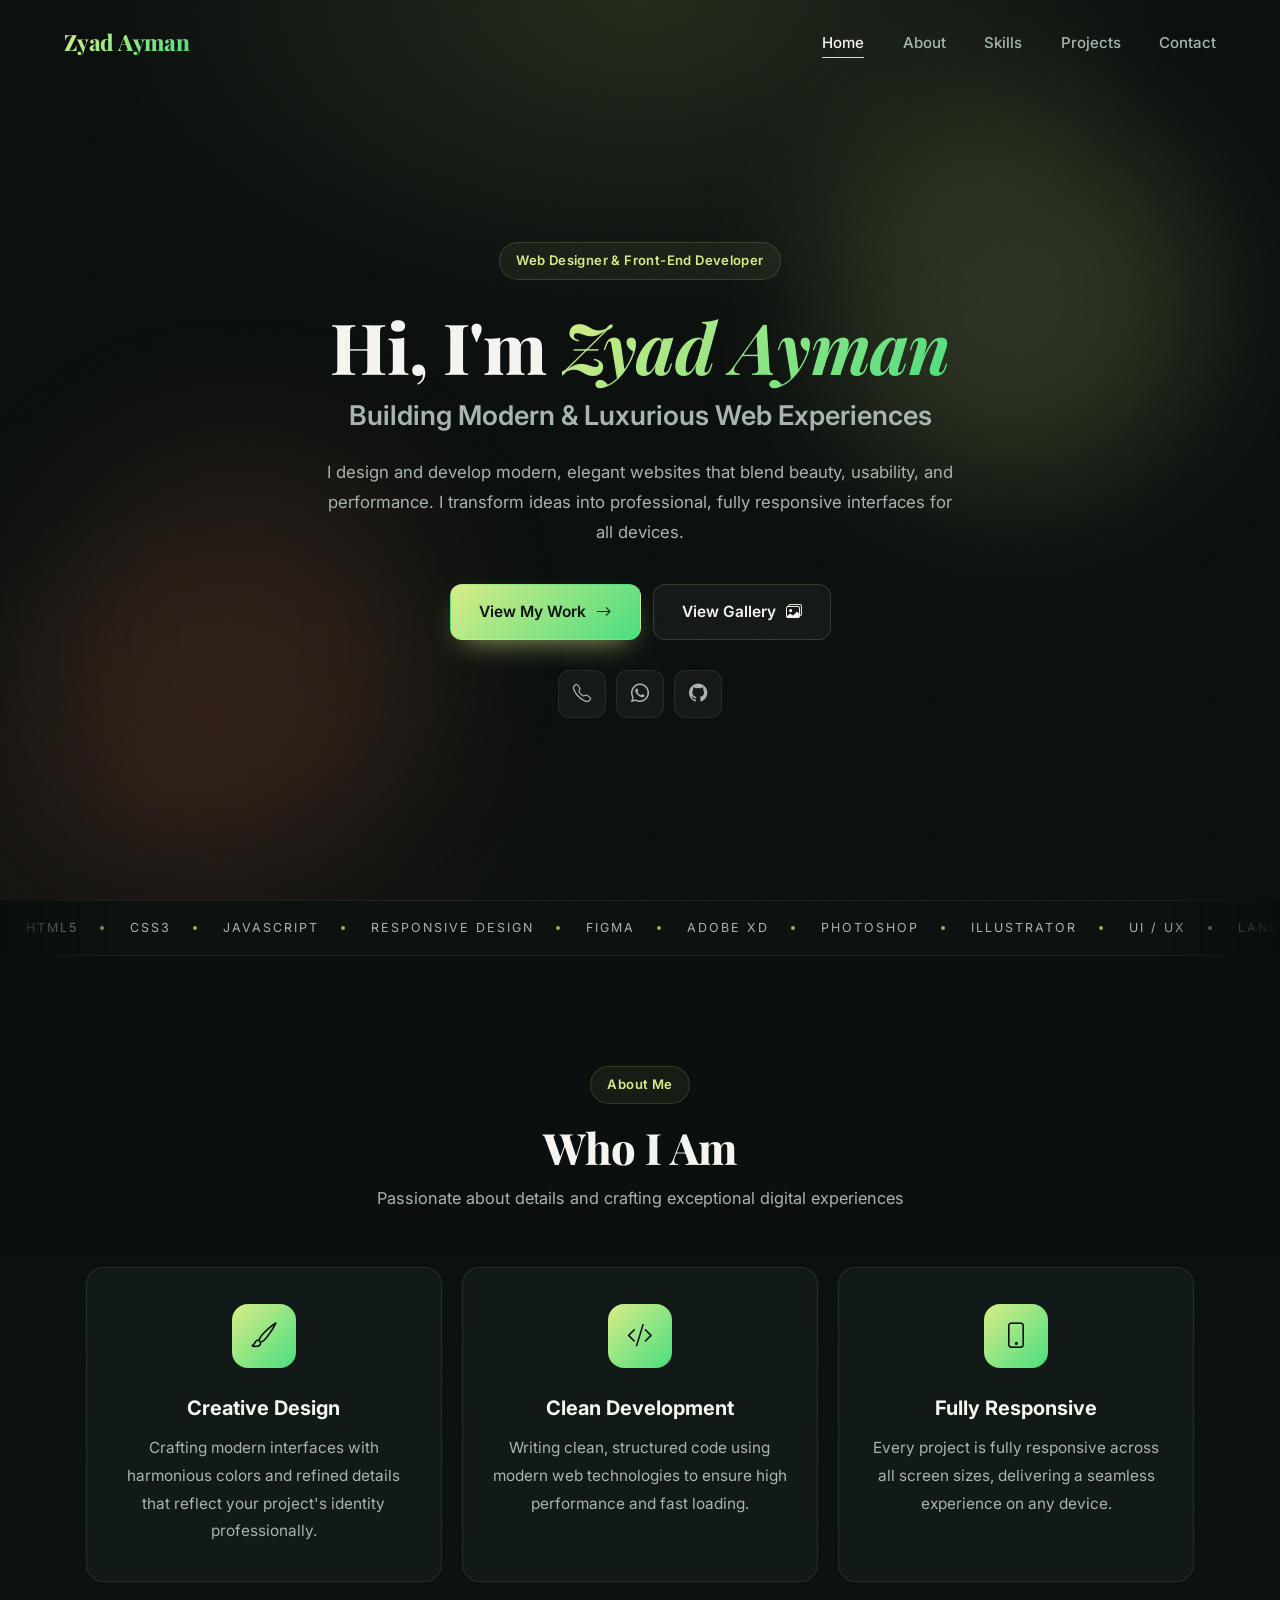
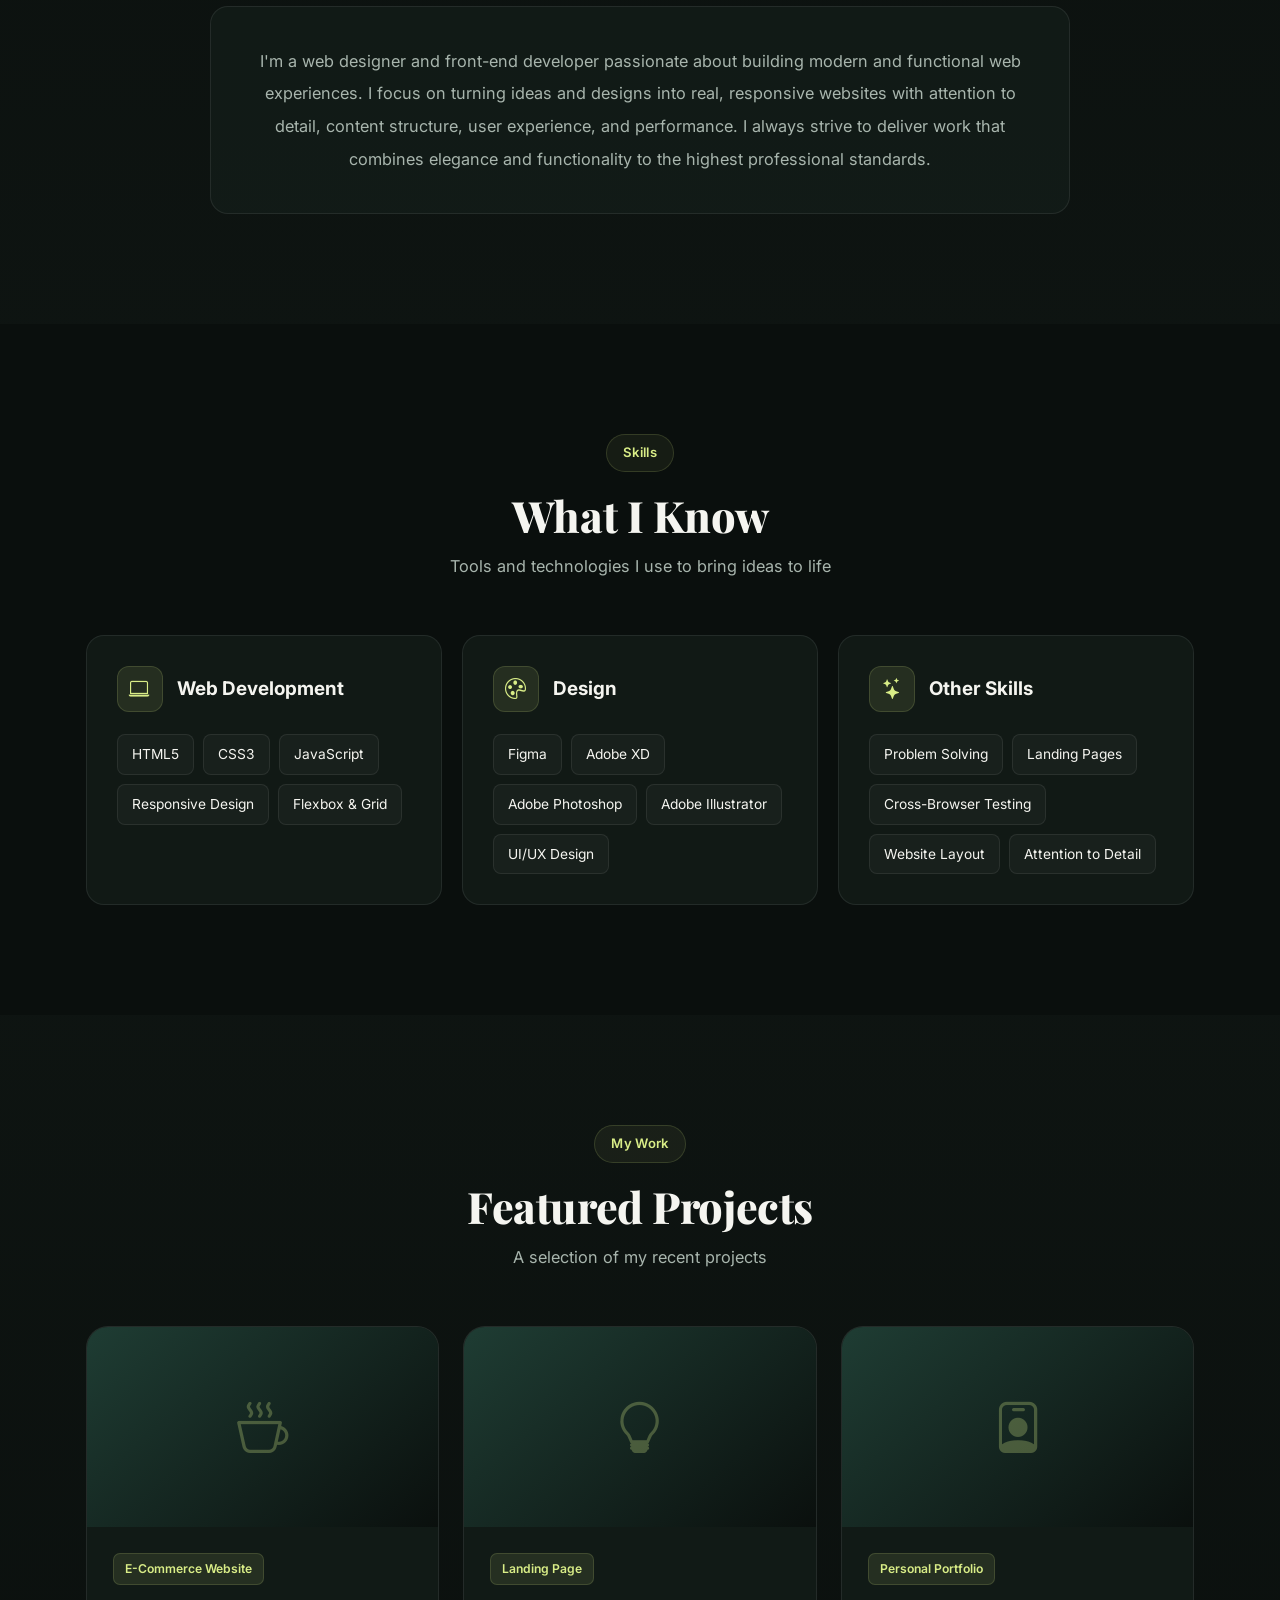
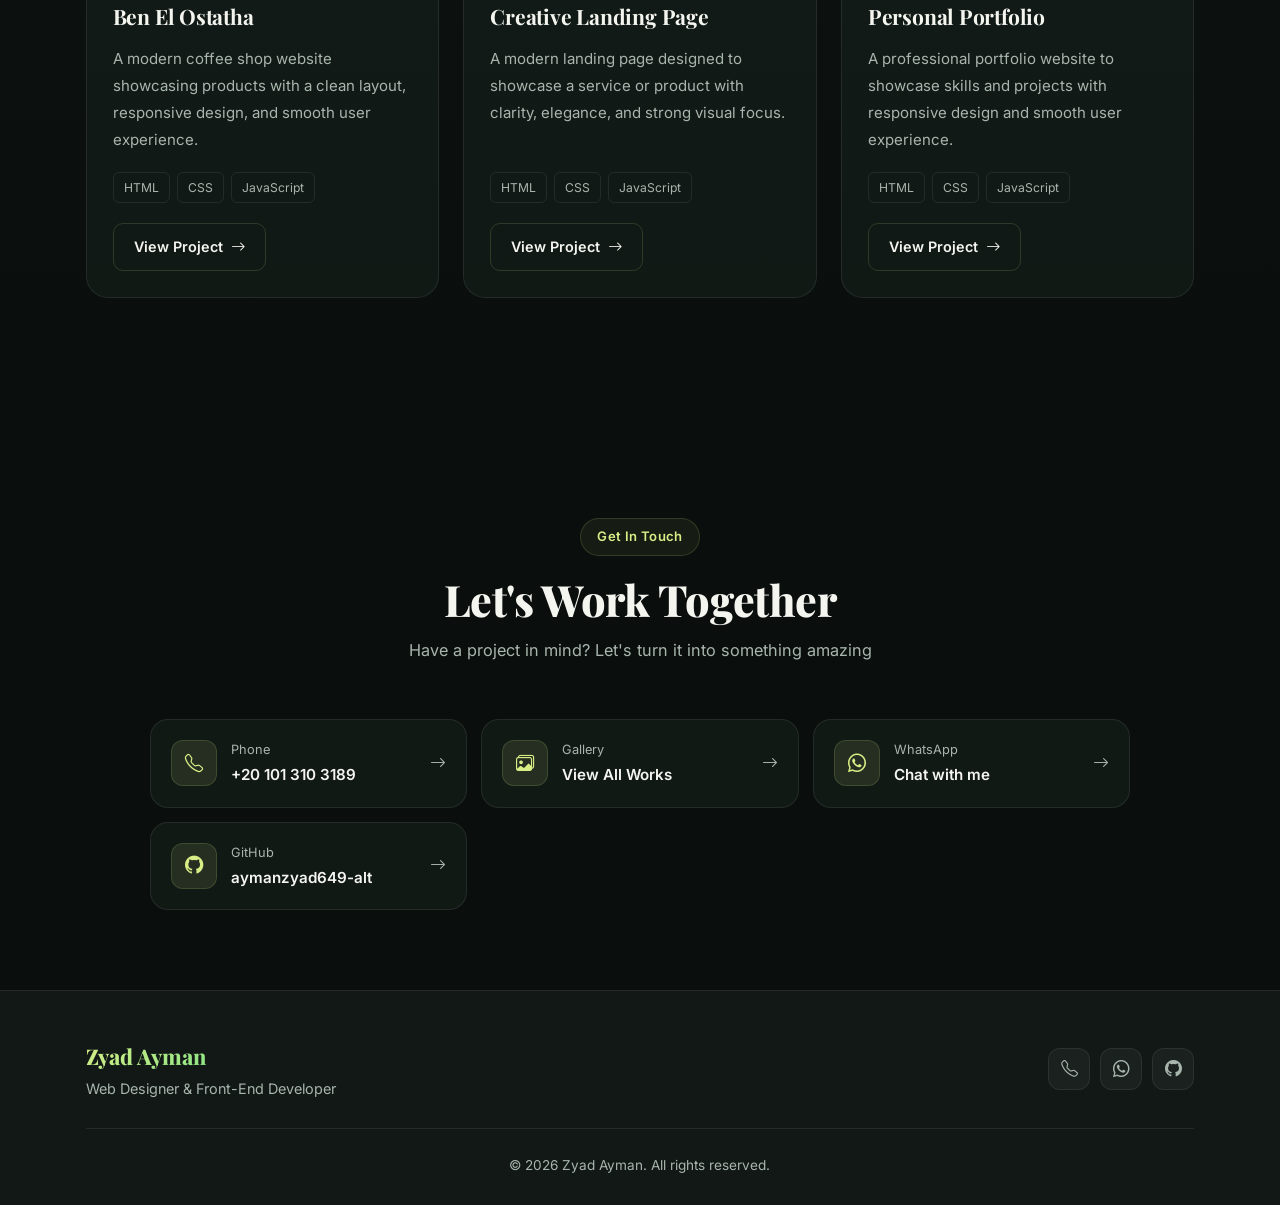
==== commit d03e0e54: "Update portfolio website Co-authored-by: Copilot <223556219+Copilot@users.noreply.github.com>" ====
--- a/index.html
+++ b/index.html
@@ -1,337 +1,433 @@
 <!DOCTYPE html>
-<html lang="en" dir="ltr">
-
+<html lang="en">
 <head>
     <meta charset="UTF-8">
     <meta name="viewport" content="width=device-width, initial-scale=1.0">
-    <title>𝒁𝒚𝒂𝒅 𝑨𝒚𝒎𝒂𝒏 | Web Designer & Front-End Developer</title>
+    <title>Zyad Ayman | Web Designer & Front-End Developer</title>
+    <meta name="description" content="Zyad Ayman — web designer and front-end developer building modern, responsive and elegant websites. HTML, CSS, JavaScript and UI/UX design.">
+    <meta name="theme-color" content="#0a0f0d">
+    <link rel="icon" type="image/svg+xml" href="favicon.svg">
+
+    <!-- preview card for WhatsApp / Facebook. og:image and og:url wait for a real domain -->
+    <meta property="og:type" content="website">
+    <meta property="og:title" content="Zyad Ayman — Web Designer & Front-End Developer">
+    <meta property="og:description" content="Modern, responsive websites with attention to detail, content structure and user experience.">
+    <meta property="og:site_name" content="Zyad Ayman">
+    <meta name="twitter:card" content="summary">
+
     <link rel="preconnect" href="https://fonts.googleapis.com">
     <link rel="preconnect" href="https://fonts.gstatic.com" crossorigin>
-    <link href="https://fonts.googleapis.com/css2?family=Inter:wght@400;500;600;700;800&display=swap" rel="stylesheet">
+    <link href="https://fonts.googleapis.com/css2?family=Inter:wght@400;500;600;700;800&family=Playfair+Display:ital,wght@0,700;0,800;1,700&display=swap" rel="stylesheet">
     <link rel="stylesheet" href="https://cdn.jsdelivr.net/npm/bootstrap-icons@1.11.3/font/bootstrap-icons.min.css">
     <link rel="stylesheet" href="style.css">
+
+    <script type="application/ld+json">
+    {
+        "@context": "https://schema.org",
+        "@type": "Person",
+        "name": "Zyad Ayman",
+        "jobTitle": "Web Designer & Front-End Developer",
+        "telephone": "+201013103189",
+        "sameAs": ["https://github.com/aymanzyad649-alt"]
+    }
+    </script>
 </head>
-
 <body>
-    <nav class="nav">
-        <div class="nav-container">
-            <a class="nav-logo" href="#home">𝒁𝒚𝒂𝒅 𝑨𝒚𝒎𝒂𝒏</a>
-            <button class="nav-toggle" aria-label="Open menu">
-                <span></span>
-                <span></span>
-                <span></span>
-            </button>
-            <ul class="nav-links">
-                <li><a href="#home">Home</a></li>
-                <li><a href="#about">About</a></li>
-                <li><a href="#skills">Skills</a></li>
-                <li><a href="#projects">Projects</a></li>
-                <li><a href="#contact">Contact</a></li>
-            </ul>
-        </div>
-    </nav>
-
-    <header id="home" class="hero">
-        <div class="hero-bg"></div>
-        <div class="hero-content">
-            <span class="hero-badge">Web Designer & Front-End Developer</span>
-            <h1 class="hero-title">Hi, I'm <span>𝒁𝒚𝒂𝒅 𝑨𝒚𝒎𝒂𝒏</span></h1>
-            <h2 class="hero-subtitle">Building Modern & Luxurious Web Experiences</h2>
-            <p class="hero-intro">
-                I design and develop modern, elegant websites that blend beauty, usability, and performance.
-                I transform ideas into professional, fully responsive interfaces for all devices.
+
+<div class="progress" aria-hidden="true"></div>
+
+<!-- nav -->
+<nav class="nav">
+    <div class="nav-container">
+        <a class="nav-logo" href="#home">Zyad Ayman</a>
+        <button class="nav-toggle" aria-label="Open menu" aria-expanded="false" aria-controls="nav-menu">
+            <span></span><span></span><span></span>
+        </button>
+        <ul class="nav-links" id="nav-menu">
+            <li><a href="#home">Home</a></li>
+            <li><a href="#about">About</a></li>
+            <li><a href="#skills">Skills</a></li>
+            <li><a href="#projects">Projects</a></li>
+            <li><a href="#contact">Contact</a></li>
+        </ul>
+    </div>
+</nav>
+
+<header id="home" class="hero">
+    <div class="hero-bg"></div>
+    <div class="hero-content">
+        <span class="hero-badge">Web Designer & Front-End Developer</span>
+        <h1 class="hero-title">Hi, I'm <span>Zyad Ayman</span></h1>
+        <h2 class="hero-subtitle">Building Modern & Luxurious Web Experiences</h2>
+        <p class="hero-intro">
+            I design and develop modern, elegant websites that blend beauty, usability, and performance.
+            I transform ideas into professional, fully responsive interfaces for all devices.
+        </p>
+        <div class="hero-actions">
+            <a href="#projects" class="btn btn-primary"><span>View My Work</span><i class="bi bi-arrow-right"></i></a>
+            <a href="https://photos.app.goo.gl/csqVd4Epz6oXKRecA" target="_blank" rel="noopener" class="btn btn-glass"><span>View Gallery</span><i class="bi bi-images"></i></a>
+        </div>
+        <div class="hero-social">
+            <a href="tel:+201013103189" aria-label="Call Me"><i class="bi bi-telephone"></i></a>
+            <a href="https://wa.me/201013103189" target="_blank" rel="noopener" aria-label="WhatsApp"><i class="bi bi-whatsapp"></i></a>
+            <a href="https://github.com/aymanzyad649-alt" target="_blank" rel="noopener" aria-label="GitHub"><i class="bi bi-github"></i></a>
+        </div>
+    </div>
+</header>
+
+<!-- the endless tool strip, second copy is what makes the loop seamless -->
+<div class="marquee" aria-hidden="true">
+    <div class="marquee-track">
+        <div class="marquee-group">
+            <span>HTML5</span>
+            <span>CSS3</span>
+            <span>JavaScript</span>
+            <span>Responsive Design</span>
+            <span>Figma</span>
+            <span>Adobe XD</span>
+            <span>Photoshop</span>
+            <span>Illustrator</span>
+            <span>UI / UX</span>
+            <span>Landing Pages</span>
+        </div>
+        <div class="marquee-group">
+            <span>HTML5</span>
+            <span>CSS3</span>
+            <span>JavaScript</span>
+            <span>Responsive Design</span>
+            <span>Figma</span>
+            <span>Adobe XD</span>
+            <span>Photoshop</span>
+            <span>Illustrator</span>
+            <span>UI / UX</span>
+            <span>Landing Pages</span>
+        </div>
+    </div>
+</div>
+
+<main>
+    <section id="about" class="section about">
+        <div class="section-header">
+            <span class="section-label">About Me</span>
+            <h2 class="section-title">Who I Am</h2>
+            <p class="section-subtitle">Passionate about details and crafting exceptional digital experiences</p>
+        </div>
+
+        <div class="about-grid">
+            <div class="about-card">
+                <div class="about-icon"><i class="bi bi-brush"></i></div>
+                <h3>Creative Design</h3>
+                <p>Crafting modern interfaces with harmonious colors and refined details that reflect your project's identity professionally.</p>
+            </div>
+            <div class="about-card">
+                <div class="about-icon"><i class="bi bi-code-slash"></i></div>
+                <h3>Clean Development</h3>
+                <p>Writing clean, structured code using modern web technologies to ensure high performance and fast loading.</p>
+            </div>
+            <div class="about-card">
+                <div class="about-icon"><i class="bi bi-phone"></i></div>
+                <h3>Fully Responsive</h3>
+                <p>Every project is fully responsive across all screen sizes, delivering a seamless experience on any device.</p>
+            </div>
+        </div>
+
+        <div class="about-text">
+            <p>
+                I'm a web designer and front-end developer passionate about building modern and functional web experiences.
+                I focus on turning ideas and designs into real, responsive websites with attention to detail,
+                content structure, user experience, and performance. I always strive to deliver work that combines
+                elegance and functionality to the highest professional standards.
             </p>
-            <div class="hero-actions">
-                <a href="#projects" class="btn btn-primary">
-                    <span>View My Work</span>
-                    <i class="bi bi-arrow-right"></i>
+        </div>
+    </section>
+
+    <section id="skills" class="section skills">
+        <div class="section-header">
+            <span class="section-label">Skills</span>
+            <h2 class="section-title">What I Know</h2>
+            <p class="section-subtitle">Tools and technologies I use to bring ideas to life</p>
+        </div>
+
+        <div class="skills-grid">
+            <div class="skill-group">
+                <div class="skill-group-header">
+                    <i class="bi bi-laptop"></i>
+                    <h3>Web Development</h3>
+                </div>
+                <div class="skill-tags">
+                    <span class="skill-tag">HTML5</span>
+                    <span class="skill-tag">CSS3</span>
+                    <span class="skill-tag">JavaScript</span>
+                    <span class="skill-tag">Responsive Design</span>
+                    <span class="skill-tag">Flexbox & Grid</span>
+                </div>
+            </div>
+            <div class="skill-group">
+                <div class="skill-group-header">
+                    <i class="bi bi-palette"></i>
+                    <h3>Design</h3>
+                </div>
+                <div class="skill-tags">
+                    <span class="skill-tag">Figma</span>
+                    <span class="skill-tag">Adobe XD</span>
+                    <span class="skill-tag">Adobe Photoshop</span>
+                    <span class="skill-tag">Adobe Illustrator</span>
+                    <span class="skill-tag">UI/UX Design</span>
+                </div>
+            </div>
+            <div class="skill-group">
+                <div class="skill-group-header">
+                    <i class="bi bi-stars"></i>
+                    <h3>Other Skills</h3>
+                </div>
+                <div class="skill-tags">
+                    <span class="skill-tag">Problem Solving</span>
+                    <span class="skill-tag">Landing Pages</span>
+                    <span class="skill-tag">Cross-Browser Testing</span>
+                    <span class="skill-tag">Website Layout</span>
+                    <span class="skill-tag">Attention to Detail</span>
+                </div>
+            </div>
+        </div>
+    </section>
+
+    <section id="projects" class="section projects">
+        <div class="section-header">
+            <span class="section-label">My Work</span>
+            <h2 class="section-title">Featured Projects</h2>
+            <p class="section-subtitle">A selection of my recent projects</p>
+        </div>
+
+        <div class="projects-grid">
+            <article class="project-card">
+                <div class="project-image">
+                    <div class="project-overlay">
+                        <a href="https://aymanzyad649-alt.github.io/Zyadayman/" target="_blank" rel="noopener" class="project-link"><i class="bi bi-box-arrow-up-right"></i></a>
+                    </div>
+                    <div class="project-placeholder"><i class="bi bi-cup-hot"></i></div>
+                </div>
+                <div class="project-content">
+                    <span class="project-category">E-Commerce Website</span>
+                    <h3 class="project-title">Ben El Ostatha</h3>
+                    <p class="project-description">A modern coffee shop website showcasing products with a clean layout, responsive design, and smooth user experience.</p>
+                    <div class="project-tech">
+                        <span>HTML</span><span>CSS</span><span>JavaScript</span>
+                    </div>
+                    <a href="https://aymanzyad649-alt.github.io/Zyadayman/" target="_blank" rel="noopener" class="project-btn"><span>View Project</span><i class="bi bi-arrow-right"></i></a>
+                </div>
+            </article>
+
+            <article class="project-card">
+                <div class="project-image">
+                    <div class="project-overlay">
+                        <a href="https://aymanzyad649-alt.github.io/Creative-Landing-Page/" target="_blank" rel="noopener" class="project-link"><i class="bi bi-box-arrow-up-right"></i></a>
+                    </div>
+                    <div class="project-placeholder"><i class="bi bi-lightbulb"></i></div>
+                </div>
+                <div class="project-content">
+                    <span class="project-category">Landing Page</span>
+                    <h3 class="project-title">Creative Landing Page</h3>
+                    <p class="project-description">A modern landing page designed to showcase a service or product with clarity, elegance, and strong visual focus.</p>
+                    <div class="project-tech">
+                        <span>HTML</span><span>CSS</span><span>JavaScript</span>
+                    </div>
+                    <a href="https://aymanzyad649-alt.github.io/Creative-Landing-Page/" target="_blank" rel="noopener" class="project-btn"><span>View Project</span><i class="bi bi-arrow-right"></i></a>
+                </div>
+            </article>
+
+            <article class="project-card">
+                <div class="project-image">
+                    <div class="project-overlay">
+                        <a href="https://aymanzyad649-alt.github.io/Personal-Portfolio/" target="_blank" rel="noopener" class="project-link"><i class="bi bi-box-arrow-up-right"></i></a>
+                    </div>
+                    <div class="project-placeholder"><i class="bi bi-person-badge"></i></div>
+                </div>
+                <div class="project-content">
+                    <span class="project-category">Personal Portfolio</span>
+                    <h3 class="project-title">Personal Portfolio</h3>
+                    <p class="project-description">A professional portfolio website to showcase skills and projects with responsive design and smooth user experience.</p>
+                    <div class="project-tech">
+                        <span>HTML</span><span>CSS</span><span>JavaScript</span>
+                    </div>
+                    <a href="https://aymanzyad649-alt.github.io/Personal-Portfolio/" target="_blank" rel="noopener" class="project-btn"><span>View Project</span><i class="bi bi-arrow-right"></i></a>
+                </div>
+            </article>
+        </div>
+    </section>
+
+    <section id="contact" class="section contact-section">
+        <div class="contact-container">
+            <div class="section-header">
+                <span class="section-label">Get In Touch</span>
+                <h2 class="section-title">Let's Work Together</h2>
+                <p class="section-subtitle">Have a project in mind? Let's turn it into something amazing</p>
+            </div>
+
+            <div class="contact-grid">
+                <a href="tel:+201013103189" class="contact-card">
+                    <div class="contact-icon"><i class="bi bi-telephone"></i></div>
+                    <div class="contact-info">
+                        <span class="contact-label">Phone</span>
+                        <span class="contact-value">+20 101 310 3189</span>
+                    </div>
+                    <i class="bi bi-arrow-right contact-arrow"></i>
                 </a>
-                <a href="https://photos.app.goo.gl/csqVd4Epz6oXKRecA" target="_blank" class="btn btn-glass">
-                    <span>View Gallery</span>
-                    <i class="bi bi-images"></i>
+                <a href="https://drive.google.com/open?id=1eGvBGZPC6Msey39kqJ86uYsZfhBckTUZ&usp=drive_fs" target="_blank" rel="noopener" class="contact-card">
+                    <div class="contact-icon"><i class="bi bi-images"></i></div>
+                    <div class="contact-info">
+                        <span class="contact-label">Gallery</span>
+                        <span class="contact-value">View All Works</span>
+                    </div>
+                    <i class="bi bi-arrow-right contact-arrow"></i>
                 </a>
-            </div>
-            <div class="hero-social">
-                <a href="tel:+201013103189" aria-label="Call Me"><i class="bi bi-telephone"></i></a>
-                <a href="https://github.com/aymanzyad649-alt" target="_blank" aria-label="GitHub"><i class="bi bi-github"></i></a>
-            </div>
-        </div>
-
-    </header>
-
-    <main>
-        <section id="about" class="section about">
-            <div class="section-header">
-                <span class="section-label">About Me</span>
-                <h2 class="section-title">Who I Am</h2>
-                <p class="section-subtitle">Passionate about details and crafting exceptional digital experiences</p>
-            </div>
-            <div class="about-grid">
-                <div class="about-card">
-                    <div class="about-icon">
-                        <i class="bi bi-brush"></i>
-                    </div>
-                    <h3>Creative Design</h3>
-                    <p>Crafting modern interfaces with harmonious colors and refined details that reflect your project's identity professionally.</p>
-                </div>
-                <div class="about-card">
-                    <div class="about-icon">
-                        <i class="bi bi-code-slash"></i>
-                    </div>
-                    <h3>Clean Development</h3>
-                    <p>Writing clean, structured code using modern web technologies to ensure high performance and fast loading.</p>
-                </div>
-                <div class="about-card">
-                    <div class="about-icon">
-                        <i class="bi bi-phone"></i>
-                    </div>
-                    <h3>Fully Responsive</h3>
-                    <p>Every project is fully responsive across all screen sizes, delivering a seamless experience on any device.</p>
-                </div>
-            </div>
-            <div class="about-text">
-                <p>
-                    I'm a web designer and front-end developer passionate about building modern and functional web experiences.
-                    I focus on turning ideas and designs into real, responsive websites with attention to detail,
-                    content structure, user experience, and performance. I always strive to deliver work that combines
-                    elegance and functionality to the highest professional standards.
-                </p>
-            </div>
-        </section>
-
-        <section id="skills" class="section skills">
-            <div class="section-header">
-                <span class="section-label">Skills</span>
-                <h2 class="section-title">What I Know</h2>
-                <p class="section-subtitle">Tools and technologies I use to bring ideas to life</p>
-            </div>
-            <div class="skills-grid">
-                <div class="skill-group">
-                    <div class="skill-group-header">
-                        <i class="bi bi-laptop"></i>
-                        <h3>Web Development</h3>
-                    </div>
-                    <div class="skill-tags">
-                        <span class="skill-tag">HTML5</span>
-                        <span class="skill-tag">CSS3</span>
-                        <span class="skill-tag">JavaScript</span>
-                        <span class="skill-tag">Responsive Design</span>
-                        <span class="skill-tag">Flexbox & Grid</span>
-                    </div>
-                </div>
-                <div class="skill-group">
-                    <div class="skill-group-header">
-                        <i class="bi bi-palette"></i>
-                        <h3>Design</h3>
-                    </div>
-                    <div class="skill-tags">
-                        <span class="skill-tag">Figma</span>
-                        <span class="skill-tag">Adobe XD</span>
-                        <span class="skill-tag">Adobe Photoshop</span>
-                        <span class="skill-tag">Adobe Illustrator</span>
-                        <span class="skill-tag">UI/UX Design</span>
-                    </div>
-                </div>
-                <div class="skill-group">
-                    <div class="skill-group-header">
-                        <i class="bi bi-stars"></i>
-                        <h3>Other Skills</h3>
-                    </div>
-                    <div class="skill-tags">
-                        <span class="skill-tag">Problem Solving</span>
-                        <span class="skill-tag">Landing Pages</span>
-                        <span class="skill-tag">Responsive Design</span>
-                        <span class="skill-tag">Website Layout</span>
-                        <span class="skill-tag">Attention to Detail</span>
-                    </div>
-                </div>
-            </div>
-        </section>
-
-        <section id="projects" class="section projects">
-            <div class="section-header">
-                <span class="section-label">My Work</span>
-                <h2 class="section-title">Featured Projects</h2>
-                <p class="section-subtitle">A selection of my recent projects</p>
-            </div>
-            <div class="projects-grid">
-                <article class="project-card">
-                    <div class="project-image">
-                        <div class="project-overlay">
-                            <a href="https://aymanzyad649-alt.github.io/Zyadayman/" target="_blank" class="project-link">
-                                <i class="bi bi-box-arrow-up-right"></i>
-                            </a>
-                        </div>
-                        <div class="project-placeholder">
-                            <i class="bi bi-cup-hot"></i>
-                        </div>
-                    </div>
-                    <div class="project-content">
-                        <span class="project-category">E-Commerce Website</span>
-                        <h3 class="project-title">Ben El Ostatha</h3>
-                        <p class="project-description">
-                            A modern coffee shop website showcasing products with a clean layout, responsive design, and smooth user experience.
-                        </p>
-                        <div class="project-tech">
-                            <span>HTML</span>
-                            <span>CSS</span>
-                            <span>JavaScript</span>
-                        </div>
-                        <a href="https://aymanzyad649-alt.github.io/Zyadayman/" target="_blank" class="project-btn">
-                            <span>View Project</span>
-                            <i class="bi bi-arrow-right"></i>
-                        </a>
-                    </div>
-                </article>
-
-                <article class="project-card">
-                    <div class="project-image">
-                        <div class="project-overlay">
-                            <a href="https://aymanzyad649-alt.github.io/Creative-Landing-Page/" target="_blank" class="project-link">
-                                <i class="bi bi-box-arrow-up-right"></i>
-                            </a>
-                        </div>
-                        <div class="project-placeholder">
-                            <i class="bi bi-lightbulb"></i>
-                        </div>
-                    </div>
-                    <div class="project-content">
-                        <span class="project-category">Landing Page</span>
-                        <h3 class="project-title">Creative Landing Page</h3>
-                        <p class="project-description">
-                            A modern landing page designed to showcase a service or product with clarity, elegance, and strong visual focus.
-                        </p>
-                        <div class="project-tech">
-                            <span>HTML</span>
-                            <span>CSS</span>
-                            <span>JavaScript</span>
-                        </div>
-                        <a href="https://aymanzyad649-alt.github.io/Creative-Landing-Page/" target="_blank" class="project-btn">
-                            <span>View Project</span>
-                            <i class="bi bi-arrow-right"></i>
-                        </a>
-                    </div>
-                </article>
-
-                <article class="project-card">
-                    <div class="project-image">
-                        <div class="project-overlay">
-                            <a href="https://aymanzyad649-alt.github.io/Personal-Portfolio/" target="_blank" class="project-link">
-                                <i class="bi bi-box-arrow-up-right"></i>
-                            </a>
-                        </div>
-                        <div class="project-placeholder">
-                            <i class="bi bi-person-badge"></i>
-                        </div>
-                    </div>
-                    <div class="project-content">
-                        <span class="project-category">Personal Portfolio</span>
-                        <h3 class="project-title">Personal Portfolio</h3>
-                        <p class="project-description">
-                            A professional portfolio website to showcase skills and projects with responsive design and smooth user experience.
-                        </p>
-                        <div class="project-tech">
-                            <span>HTML</span>
-                            <span>CSS</span>
-                            <span>JavaScript</span>
-                        </div>
-                        <a href="https://aymanzyad649-alt.github.io/Personal-Portfolio/" target="_blank" class="project-btn">
-                            <span>View Project</span>
-                            <i class="bi bi-arrow-right"></i>
-                        </a>
-                    </div>
-                </article>
-            </div>
-        </section>
-
-        <section id="contact" class="section contact-section">
-            <div class="contact-container">
-                <div class="section-header">
-                    <span class="section-label">Get In Touch</span>
-                    <h2 class="section-title">Let's Work Together</h2>
-                    <p class="section-subtitle">Have a project in mind? Let's turn it into something amazing</p>
-                </div>
-                <div class="contact-grid">
-                    <a href="tel:+201013103189" class="contact-card">
-                        <div class="contact-icon">
-                            <i class="bi bi-telephone"></i>
-                        </div>
-                        <div class="contact-info">
-                            <span class="contact-label">Phone</span>
-                            <span class="contact-value">+20 101 310 3189</span>
-                        </div>
-                        <i class="bi bi-arrow-right contact-arrow"></i>
-                    </a>
-                    <a href="https://drive.google.com/open?id=1eGvBGZPC6Msey39kqJ86uYsZfhBckTUZ&usp=drive_fs" target="_blank" class="contact-card">
-                        <div class="contact-icon">
-                            <i class="bi bi-images"></i>
-                        </div>
-                        <div class="contact-info">
-                            <span class="contact-label">Gallery</span>
-                            <span class="contact-value">View All Works</span>
-                        </div>
-                        <i class="bi bi-arrow-right contact-arrow"></i>
-                    </a>
-                    <a href="https://github.com/aymanzyad649-alt" target="_blank" class="contact-card">
-                        <div class="contact-icon">
-                            <i class="bi bi-github"></i>
-                        </div>
-                        <div class="contact-info">
-                            <span class="contact-label">GitHub</span>
-                            <span class="contact-value">aymanzyad649-alt</span>
-                        </div>
-                        <i class="bi bi-arrow-right contact-arrow"></i>
-                    </a>
-                </div>
-            </div>
-        </section>
-    </main>
-
-    <footer class="footer">
-        <div class="footer-container">
-            <div class="footer-content">
-                <div class="footer-brand">
-                    <h3>𝒁𝒚𝒂𝒅 𝑨𝒚𝒎𝒂𝒏</h3>
-                    <p>Web Designer & Front-End Developer</p>
-                </div>
-                <div class="footer-social">
-                    <a href="tel:+201013103189" aria-label="Call"><i class="bi bi-telephone"></i></a>
-                    <a href="https://github.com/aymanzyad649-alt" target="_blank" aria-label="GitHub"><i class="bi bi-github"></i></a>
-                </div>
-            </div>
-            <div class="footer-bottom">
-                <p>© 2025 𝒁𝒚𝒂𝒅 𝑨𝒚𝒎𝒂𝒏. All rights reserved.</p>
-            </div>
-        </div>
-    </footer>
-
-    <script>
-        const navToggle = document.querySelector('.nav-toggle');
-        const navLinks = document.querySelector('.nav-links');
-        const navItems = document.querySelectorAll('.nav-links a');
-
-        navToggle.addEventListener('click', () => {
-            navToggle.classList.toggle('active');
-            navLinks.classList.toggle('active');
+                <a href="https://wa.me/201013103189" target="_blank" rel="noopener" class="contact-card">
+                    <div class="contact-icon"><i class="bi bi-whatsapp"></i></div>
+                    <div class="contact-info">
+                        <span class="contact-label">WhatsApp</span>
+                        <span class="contact-value">Chat with me</span>
+                    </div>
+                    <i class="bi bi-arrow-right contact-arrow"></i>
+                </a>
+                <a href="https://github.com/aymanzyad649-alt" target="_blank" rel="noopener" class="contact-card">
+                    <div class="contact-icon"><i class="bi bi-github"></i></div>
+                    <div class="contact-info">
+                        <span class="contact-label">GitHub</span>
+                        <span class="contact-value">aymanzyad649-alt</span>
+                    </div>
+                    <i class="bi bi-arrow-right contact-arrow"></i>
+                </a>
+            </div>
+        </div>
+    </section>
+</main>
+
+<footer class="footer">
+    <div class="footer-container">
+        <div class="footer-content">
+            <div class="footer-brand">
+                <h3>Zyad Ayman</h3>
+                <p>Web Designer & Front-End Developer</p>
+            </div>
+            <div class="footer-social">
+                <a href="tel:+201013103189" aria-label="Call"><i class="bi bi-telephone"></i></a>
+                <a href="https://wa.me/201013103189" target="_blank" rel="noopener" aria-label="WhatsApp"><i class="bi bi-whatsapp"></i></a>
+                <a href="https://github.com/aymanzyad649-alt" target="_blank" rel="noopener" aria-label="GitHub"><i class="bi bi-github"></i></a>
+            </div>
+        </div>
+        <div class="footer-bottom">
+            <p>© <span id="year">2026</span> Zyad Ayman. All rights reserved.</p>
+        </div>
+    </div>
+</footer>
+
+<button class="to-top" type="button" aria-label="Back to top">
+    <svg viewBox="0 0 46 46" aria-hidden="true"><circle class="to-top-ring" cx="23" cy="23" r="21"></circle></svg>
+    <i class="bi bi-arrow-up"></i>
+</button>
+
+<script>
+    const nav = document.querySelector('.nav');
+    const toggle = document.querySelector('.nav-toggle');
+    const menu = document.querySelector('.nav-links');
+    const links = menu.querySelectorAll('a');
+    const calm = matchMedia('(prefers-reduced-motion: reduce)').matches;
+
+    // mobile panel
+    const setMenu = open => {
+        toggle.classList.toggle('active', open);
+        menu.classList.toggle('active', open);
+        toggle.setAttribute('aria-expanded', open);
+        document.body.classList.toggle('menu-open', open);
+    };
+
+    toggle.addEventListener('click', () => setMenu(!menu.classList.contains('active')));
+    links.forEach(a => a.addEventListener('click', () => setMenu(false)));
+
+    // Esc closes it, so does a tap outside
+    addEventListener('keydown', e => {
+        if (e.key !== 'Escape' || !menu.classList.contains('active')) return;
+        setMenu(false);
+        toggle.focus();
+    });
+
+    addEventListener('click', e => {
+        if (!menu.classList.contains('active')) return;
+        if (menu.contains(e.target) || toggle.contains(e.target)) return;
+        setMenu(false);
+    });
+
+    // reading bar, ring around the up arrow, active nav item
+    const bar = document.querySelector('.progress');
+    const toTop = document.querySelector('.to-top');
+    const ring = document.querySelector('.to-top-ring');
+    const ringLen = 2 * Math.PI * 21;
+    const sections = document.querySelectorAll('header[id], main section[id]');
+
+    ring.style.strokeDasharray = ringLen;
+    ring.style.strokeDashoffset = ringLen;
+
+    const onScroll = () => {
+        const y = scrollY;
+        const max = document.documentElement.scrollHeight - innerHeight;
+        const pct = max > 0 ? Math.min(y / max, 1) : 0;
+
+        nav.classList.toggle('scrolled', y > 50);
+        bar.style.transform = `scaleX(${pct})`;
+        ring.style.strokeDashoffset = ringLen * (1 - pct);
+        toTop.classList.toggle('show', y > 600);
+
+        let current = sections[0];
+        for (const s of sections) if (s.offsetTop <= y + 130) current = s;
+
+        links.forEach(a => {
+            const on = a.hash === '#' + current.id;
+            a.classList.toggle('active', on);
+            on ? a.setAttribute('aria-current', 'true') : a.removeAttribute('aria-current');
         });
-
-        navItems.forEach(item => {
-            item.addEventListener('click', () => {
-                navToggle.classList.remove('active');
-                navLinks.classList.remove('active');
+    };
+
+    onScroll();
+    addEventListener('scroll', onScroll, { passive: true });
+    addEventListener('resize', onScroll);
+
+    toTop.addEventListener('click', () => scrollTo({ top: 0, behavior: calm ? 'auto' : 'smooth' }));
+
+    // fade blocks in the first time they show up
+    const targets = document.querySelectorAll('.section-header, .about-card, .about-text, .skill-group, .project-card, .contact-card');
+
+    if (!calm && 'IntersectionObserver' in window) {
+        targets.forEach(el => el.classList.add('reveal'));
+
+        const io = new IntersectionObserver((entries, obs) => {
+            entries.forEach(({ isIntersecting, target }) => {
+                if (!isIntersecting) return;
+
+                const sibs = [...target.parentElement.children].filter(c => c.classList.contains('reveal'));
+                target.style.transitionDelay = sibs.indexOf(target) * 70 + 'ms';
+                target.classList.add('is-visible');
+                obs.unobserve(target);
+
+                // clean up afterwards so hover transitions stay snappy
+                setTimeout(() => {
+                    target.classList.remove('reveal', 'is-visible');
+                    target.style.transitionDelay = '';
+                }, 1000);
             });
-        });
-
-        window.addEventListener('scroll', () => {
-            const nav = document.querySelector('.nav');
-            if (window.scrollY > 50) {
-                nav.classList.add('scrolled');
-            } else {
-                nav.classList.remove('scrolled');
-            }
-        });
-    </script>
+        }, { threshold: .15, rootMargin: '0px 0px -40px 0px' });
+
+        targets.forEach(el => io.observe(el));
+    }
+
+    // small light that follows the pointer over a project card
+    if (!calm && matchMedia('(hover: hover)').matches) {
+        document.querySelectorAll('.project-card').forEach(card => card.addEventListener('pointermove', e => {
+            const box = card.getBoundingClientRect();
+            card.style.setProperty('--mx', (e.clientX - box.left) + 'px');
+            card.style.setProperty('--my', (e.clientY - box.top) + 'px');
+        }));
+    }
+
+    document.getElementById('year').textContent = new Date().getFullYear();
+</script>
 </body>
-
 </html>
- 
--- a/style.css
+++ b/style.css
@@ -1,722 +1,694 @@
+/*
+    Zyad Ayman — portfolio
+    Single stylesheet, no build step. Dark surface + lime accent.
+
+    Layout notes:
+    - .nav is fixed, so keep scroll-padding-top a bit bigger than its height.
+    - The name in the logo/footer uses fancy unicode characters from the HTML;
+      gradient text only works because those are real text nodes.
+*/
+
 :root {
-    --bg-primary: #0a0f0d;
-    --bg-secondary: #111815;
-    --bg-card: rgba(20, 31, 26, 0.7);
-    --bg-glass: rgba(255, 253, 245, 0.05);
-    --text-primary: #f5f5f0;
-    --text-secondary: #a8b5ad;
-    --text-accent: #d9ed87;
-    --accent-primary: #d9ed87;
-    --accent-secondary: #d66a4d;
-    --accent-tertiary: #4ade80;
-    --border: rgba(217, 237, 135, 0.15);
-    --border-light: rgba(255, 255, 255, 0.08);
-    --shadow-glow: 0 0 60px rgba(217, 237, 135, 0.15);
-    --shadow-card: 0 20px 60px rgba(0, 0, 0, 0.4);
-    --gradient-primary: linear-gradient(135deg, #d9ed87 0%, #4ade80 100%);
-    --gradient-hero: radial-gradient(ellipse at top, rgba(217, 237, 135, 0.12) 0%, transparent 60%),
-        radial-gradient(ellipse at bottom, rgba(214, 106, 77, 0.08) 0%, transparent 60%);
-}
-
-* {
+    --bg: #0a0f0d;
+    --bg-alt: #111815;
+    --card: rgba(20, 31, 26, .7);
+
+    --ink: #f5f5f0;
+    --ink-soft: #a8b5ad;
+
+    --lime: #d9ed87;
+
+    --hairline: rgba(255, 255, 255, .08);
+    --lime-line: rgba(217, 237, 135, .15);
+    --lime-wash: rgba(217, 237, 135, .1);
+
+    --gradient: linear-gradient(135deg, #d9ed87, #4ade80);
+    --ease: cubic-bezier(.2, .7, .3, 1);
+}
+
+*,
+*::before,
+*::after {
+    box-sizing: border-box;
+}
+
+body,
+h1,
+h2,
+h3,
+p,
+ul {
     margin: 0;
     padding: 0;
-    box-sizing: border-box;
 }
 
 html {
     scroll-behavior: smooth;
-    scroll-padding-top: 100px;
+    scroll-padding-top: 90px;
 }
 
 body {
-    font-family: 'Inter', -apple-system, BlinkMacSystemFont, sans-serif;
-    background: var(--bg-primary);
-    color: var(--text-primary);
-    line-height: 1.8;
+    background: var(--bg);
+    color: var(--ink);
+    font: 16px/1.8 "Inter", system-ui, -apple-system, sans-serif;
     overflow-x: hidden;
-    font-size: 16px;
+    -webkit-font-smoothing: antialiased;
+}
+
+ul {
+    list-style: none;
+}
+
+a {
+    color: inherit;
 }
 
 ::selection {
-    background: var(--accent-primary);
-    color: var(--bg-primary);
-}
-
+    background: var(--lime);
+    color: var(--bg);
+}
+
+:focus-visible {
+    outline: 2px solid var(--lime);
+    outline-offset: 4px;
+    border-radius: 4px;
+}
+
+/* thin scrollbar — mostly for Windows users, macOS/Firefox will ignore it */
 ::-webkit-scrollbar {
     width: 10px;
 }
 
 ::-webkit-scrollbar-track {
-    background: var(--bg-secondary);
+    background: var(--bg-alt);
 }
 
 ::-webkit-scrollbar-thumb {
-    background: linear-gradient(180deg, var(--accent-primary) 0%, var(--accent-secondary) 100%);
-    border-radius: 5px;
+    background: #2a3a33;
+    border-radius: 10px;
 }
 
 ::-webkit-scrollbar-thumb:hover {
-    background: var(--accent-primary);
-}
-
-/* Navigation */
+    background: #3b5047;
+}
+
+/* reading progress, sits above the fixed nav */
+.progress {
+    position: fixed;
+    top: 0;
+    left: 0;
+    z-index: 110;
+    width: 100%;
+    height: 2px;
+    background: var(--gradient);
+    transform: scaleX(0);
+    transform-origin: left;
+    transition: transform .1s linear;
+}
+
+/* =========================================================
+   nav
+   ========================================================= */
+
 .nav {
     position: fixed;
     top: 0;
     left: 0;
     right: 0;
-    z-index: 1000;
-    padding: 1rem 0;
-    transition: all 0.3s ease;
-    background: transparent;
+    z-index: 100;
+    padding: 22px 0;
+    transition: padding .25s var(--ease), background-color .25s, border-color .25s;
+    border-bottom: 1px solid transparent;
 }
 
 .nav.scrolled {
-    background: rgba(10, 15, 13, 0.85);
-    backdrop-filter: blur(20px) saturate(180%);
-    -webkit-backdrop-filter: blur(20px) saturate(180%);
-    border-bottom: 1px solid var(--border-light);
-    box-shadow: 0 10px 40px rgba(0, 0, 0, 0.3);
-    padding: 0.75rem 0;
-}
-
-.nav-container {
+    padding: 12px 0;
+    background: rgba(10, 15, 13, .85);
+    border-bottom-color: var(--hairline);
+    backdrop-filter: blur(14px);
+    -webkit-backdrop-filter: blur(14px);
+}
+
+.nav-container,
+.footer-container {
     width: min(1200px, 90%);
     margin: 0 auto;
+}
+
+.nav-container {
     display: flex;
     align-items: center;
     justify-content: space-between;
 }
 
 .nav-logo {
-    font-size: 1.5rem;
+    font-size: 1.4rem;
     font-weight: 800;
-    color: var(--text-primary);
+    letter-spacing: -.01em;
     text-decoration: none;
-    background: var(--gradient-primary);
+    background: var(--gradient);
     -webkit-background-clip: text;
+    background-clip: text;
     -webkit-text-fill-color: transparent;
-    background-clip: text;
-    transition: all 0.3s ease;
-}
-
-.nav-logo:hover {
-    filter: brightness(1.2);
 }
 
 .nav-links {
     display: flex;
-    list-style: none;
-    gap: 2.5rem;
     align-items: center;
+    gap: 2.4rem;
 }
 
 .nav-links a {
-    color: var(--text-secondary);
+    position: relative;
+    padding: 6px 0;
+    color: var(--ink-soft);
+    font-size: .94rem;
+    font-weight: 500;
     text-decoration: none;
-    font-weight: 500;
-    font-size: 0.95rem;
-    position: relative;
-    transition: color 0.3s ease;
-    padding: 0.5rem 0;
+    transition: color .2s;
 }
 
 .nav-links a::after {
-    content: '';
+    content: "";
     position: absolute;
+    left: 0;
+    right: 0;
     bottom: 0;
-    right: 0;
-    width: 0;
-    height: 2px;
-    background: var(--gradient-primary);
-    transition: width 0.3s ease;
-    border-radius: 2px;
+    height: 1px;
+    background: var(--lime);
+    transform: scaleX(0);
+    transform-origin: left;
+    transition: transform .25s var(--ease);
 }
 
 .nav-links a:hover {
-    color: var(--text-primary);
+    color: var(--ink);
 }
 
 .nav-links a:hover::after {
-    width: 100%;
-    left: 0;
-    right: auto;
+    transform: scaleX(1);
+}
+
+.nav-links a.active {
+    color: var(--ink);
+}
+
+.nav-links a.active::after {
+    transform: scaleX(1);
 }
 
 .nav-toggle {
     display: none;
-    background: transparent;
-    border: 1px solid var(--border);
-    padding: 0.5rem;
+    width: 44px;
+    height: 44px;
+    padding: 11px;
+    flex-direction: column;
+    justify-content: space-between;
+    background: none;
+    border: 1px solid var(--lime-line);
+    border-radius: 10px;
     cursor: pointer;
-    border-radius: 8px;
 }
 
 .nav-toggle span {
     display: block;
-    width: 25px;
     height: 2px;
-    background: var(--text-primary);
-    margin: 5px 0;
-    transition: 0.3s ease;
-}
-
-/* Hero Section */
+    background: var(--ink);
+    border-radius: 2px;
+    transition: transform .25s var(--ease), opacity .15s;
+}
+
+/* =========================================================
+   hero
+   ========================================================= */
+
 .hero {
     position: relative;
     min-height: 100vh;
-    display: flex;
-    align-items: center;
-    justify-content: center;
-    padding: 120px 1.5rem 80px;
+    /* svh avoids the jump when mobile browser toolbars collapse */
+    min-height: 100svh;
+    display: grid;
+    place-items: center;
+    padding: 150px 24px 90px;
     overflow: hidden;
+    text-align: center;
 }
 
 .hero-bg {
     position: absolute;
     inset: 0;
-    background: var(--gradient-hero);
-    z-index: 0;
+    background:
+        radial-gradient(60% 50% at 50% 0%, rgba(217, 237, 135, .12), transparent 70%),
+        radial-gradient(45% 45% at 12% 88%, rgba(214, 106, 77, .1), transparent 70%);
+}
+
+/* two blurred blobs drifting behind the headline */
+.hero-bg::before,
+.hero-bg::after {
+    content: "";
+    position: absolute;
+    width: 380px;
+    height: 380px;
+    border-radius: 50%;
+    filter: blur(70px);
+    animation: drift 12s ease-in-out infinite alternate;
 }
 
 .hero-bg::before {
-    content: '';
-    position: absolute;
-    top: 20%;
-    right: 10%;
-    width: 400px;
-    height: 400px;
-    background: radial-gradient(circle, rgba(217, 237, 135, 0.15) 0%, transparent 70%);
-    filter: blur(60px);
-    animation: float 8s ease-in-out infinite;
+    top: 12%;
+    right: 6%;
+    background: rgba(217, 237, 135, .16);
 }
 
 .hero-bg::after {
-    content: '';
-    position: absolute;
-    bottom: 20%;
-    left: 10%;
-    width: 350px;
-    height: 350px;
-    background: radial-gradient(circle, rgba(214, 106, 77, 0.12) 0%, transparent 70%);
-    filter: blur(60px);
-    animation: float 10s ease-in-out infinite reverse;
-}
-
-@keyframes float {
-
-    0%,
-    100% {
-        transform: translate(0, 0) scale(1);
-    }
-
-    33% {
-        transform: translate(30px, -50px) scale(1.1);
-    }
-
-    66% {
-        transform: translate(-20px, 20px) scale(0.9);
+    bottom: 8%;
+    left: 4%;
+    background: rgba(214, 106, 77, .13);
+    animation-delay: -6s;
+}
+
+@keyframes drift {
+    to {
+        transform: translate(40px, -50px) scale(1.08);
     }
 }
 
 .hero-content {
     position: relative;
     z-index: 1;
-    max-width: 900px;
-    text-align: center;
-    animation: fadeUp 1s ease-out;
-}
-
-@keyframes fadeUp {
-    from {
-        opacity: 0;
-        transform: translateY(40px);
-    }
-
-    to {
-        opacity: 1;
-        transform: translateY(0);
-    }
-}
-
-.hero-badge {
-    display: inline-flex;
-    align-items: center;
-    gap: 0.5rem;
-    padding: 0.5rem 1.5rem;
-    background: var(--bg-glass);
-    backdrop-filter: blur(10px);
-    border: 1px solid var(--border);
-    border-radius: 100px;
-    color: var(--accent-primary);
-    font-size: 0.9rem;
+    max-width: 880px;
+    animation: fade-up .8s var(--ease) both;
+}
+
+.hero-badge,
+.section-label {
+    display: inline-block;
+    padding: 6px 16px;
+    border: 1px solid var(--lime-line);
+    border-radius: 999px;
+    background: rgba(217, 237, 135, .06);
+    color: var(--lime);
+    font-size: .82rem;
     font-weight: 600;
-    margin-bottom: 2rem;
-    box-shadow: 0 0 40px rgba(217, 237, 135, 0.1);
+    letter-spacing: .03em;
 }
 
 .hero-title {
-    font-size: clamp(2.5rem, 6vw, 4.5rem);
+    margin: 26px 0 10px;
+    font-size: clamp(2.4rem, 6vw, 4.4rem);
     font-weight: 800;
-    line-height: 1.2;
-    margin-bottom: 1rem;
-    letter-spacing: -0.02em;
-}
-
-.hero-title span {
-    background: var(--gradient-primary);
+    line-height: 1.15;
+    letter-spacing: -.03em;
+}
+
+.hero-title span,
+.footer-brand h3 {
+    background: var(--gradient);
     -webkit-background-clip: text;
+    background-clip: text;
     -webkit-text-fill-color: transparent;
-    background-clip: text;
 }
 
 .hero-subtitle {
-    font-size: clamp(1.5rem, 4vw, 2.5rem);
-    font-weight: 700;
-    color: var(--text-secondary);
-    margin-bottom: 1.5rem;
+    color: var(--ink-soft);
+    font-size: clamp(1.15rem, 2.6vw, 1.7rem);
+    font-weight: 600;
+    line-height: 1.4;
 }
 
 .hero-intro {
-    font-size: clamp(1rem, 2vw, 1.25rem);
-    color: var(--text-secondary);
-    max-width: 700px;
-    margin: 0 auto 2.5rem;
-    line-height: 1.9;
+    max-width: 58ch;
+    margin: 22px auto 0;
+    color: var(--ink-soft);
+    font-size: 1.05rem;
 }
 
 .hero-actions {
     display: flex;
-    gap: 1rem;
+    flex-wrap: wrap;
     justify-content: center;
-    flex-wrap: wrap;
-    margin-bottom: 2.5rem;
+    gap: 12px;
+    margin: 36px 0 30px;
 }
 
 .btn {
     display: inline-flex;
     align-items: center;
-    gap: 0.5rem;
-    padding: 0.9rem 2rem;
+    gap: 10px;
+    padding: 13px 28px;
+    border: 1px solid transparent;
+    border-radius: 12px;
+    font-size: .97rem;
+    font-weight: 600;
     text-decoration: none;
-    font-weight: 600;
-    font-size: 1rem;
+    transition: transform .25s var(--ease), box-shadow .25s, background-color .25s, border-color .25s, color .25s;
+}
+
+.btn-primary {
+    background: var(--gradient);
+    color: #0a0f0d;
+    box-shadow: 0 12px 30px -14px rgba(217, 237, 135, .8);
+}
+
+.btn-primary:hover {
+    transform: translateY(-2px);
+    box-shadow: 0 18px 40px -14px rgba(217, 237, 135, .9);
+}
+
+.btn-glass {
+    background: rgba(255, 255, 255, .04);
+    border-color: var(--lime-line);
+    color: var(--ink);
+}
+
+.btn-glass:hover {
+    background: var(--lime-wash);
+    border-color: var(--lime);
+    transform: translateY(-2px);
+}
+
+.hero-social,
+.footer-social {
+    display: flex;
+    justify-content: center;
+    gap: 10px;
+}
+
+.hero-social a,
+.footer-social a {
+    display: grid;
+    place-items: center;
+    border: 1px solid var(--hairline);
     border-radius: 12px;
-    transition: all 0.3s ease;
-    position: relative;
-    overflow: hidden;
-}
-
-.btn-primary {
-    background: var(--gradient-primary);
-    color: var(--bg-primary);
-    box-shadow: 0 10px 40px rgba(217, 237, 135, 0.25);
-}
-
-.btn-primary::before {
-    content: '';
-    position: absolute;
-    inset: 0;
-    background: linear-gradient(135deg, #e8ff9f 0%, #6ee7b7 100%);
-    opacity: 0;
-    transition: opacity 0.3s ease;
-}
-
-.btn-primary span,
-.btn-primary i {
-    position: relative;
-    z-index: 1;
-}
-
-.btn-primary:hover {
-    transform: translateY(-3px);
-    box-shadow: 0 15px 50px rgba(217, 237, 135, 0.4);
-}
-
-.btn-primary:hover::before {
-    opacity: 1;
-}
-
-.btn-glass {
-    background: var(--bg-glass);
-    backdrop-filter: blur(10px);
-    color: var(--text-primary);
-    border: 1px solid var(--border);
-}
-
-.btn-glass:hover {
-    background: rgba(217, 237, 135, 0.1);
-    border-color: var(--accent-primary);
-    transform: translateY(-3px);
-    box-shadow: 0 15px 50px rgba(0, 0, 0, 0.3);
-}
-
-.hero-social {
-    display: flex;
-    gap: 1rem;
-    justify-content: center;
+    background: rgba(255, 255, 255, .04);
+    color: var(--ink-soft);
+    text-decoration: none;
+    transition: transform .2s var(--ease), color .2s, border-color .2s, background-color .2s;
 }
 
 .hero-social a {
     width: 48px;
     height: 48px;
-    display: flex;
-    align-items: center;
-    justify-content: center;
-    background: var(--bg-glass);
-    backdrop-filter: blur(10px);
-    border: 1px solid var(--border-light);
-    border-radius: 12px;
-    color: var(--text-secondary);
-    text-decoration: none;
-    font-size: 1.25rem;
-    transition: all 0.3s ease;
-}
-
-.hero-social a:hover {
-    color: var(--accent-primary);
-    border-color: var(--accent-primary);
-    background: rgba(217, 237, 135, 0.1);
+    font-size: 1.15rem;
+}
+
+.footer-social a {
+    width: 42px;
+    height: 42px;
+    font-size: 1.05rem;
+}
+
+.hero-social a:hover,
+.footer-social a:hover {
+    color: var(--lime);
+    border-color: var(--lime);
+    background: var(--lime-wash);
     transform: translateY(-3px);
 }
 
-.hero-scroll {
+/* endless tool strip between the hero and the about section */
+.marquee {
+    overflow: hidden;
+    padding: 16px 0;
+    border-block: 1px solid var(--hairline);
+    background: rgba(17, 24, 21, .45);
+    -webkit-mask-image: linear-gradient(90deg, transparent, #000 10%, #000 90%, transparent);
+    mask-image: linear-gradient(90deg, transparent, #000 10%, #000 90%, transparent);
+}
+
+.marquee-track {
+    display: flex;
+    width: max-content;
+    animation: marquee 30s linear infinite;
+}
+
+.marquee:hover .marquee-track {
+    animation-play-state: paused;
+}
+
+.marquee-group {
+    display: flex;
+    flex-shrink: 0;
+}
+
+.marquee-group span {
+    position: relative;
+    padding: 0 26px;
+    color: var(--ink-soft);
+    font-size: .78rem;
+    letter-spacing: .16em;
+    text-transform: uppercase;
+    white-space: nowrap;
+}
+
+.marquee-group span::after {
+    content: "";
     position: absolute;
-    bottom: 2rem;
-    left: 50%;
-    transform: translateX(-50%);
-    display: flex;
-    flex-direction: column;
-    align-items: center;
-    gap: 0.5rem;
-    color: var(--text-secondary);
-    font-size: 0.85rem;
-    z-index: 1;
-    animation: fadeUp 1s ease-out 0.5s both;
-}
-
-.scroll-indicator {
-    width: 24px;
-    height: 40px;
-    border: 2px solid var(--border);
-    border-radius: 20px;
-    position: relative;
-}
-
-.scroll-indicator::before {
-    content: '';
-    position: absolute;
-    top: 8px;
-    left: 50%;
-    transform: translateX(-50%);
+    top: 50%;
+    right: 0;
     width: 4px;
-    height: 8px;
-    background: var(--accent-primary);
-    border-radius: 2px;
-    animation: scroll 2s infinite;
-}
-
-@keyframes scroll {
-    0% {
-        transform: translateX(-50%) translateY(0);
-        opacity: 1;
-    }
-
-    100% {
-        transform: translateX(-50%) translateY(12px);
-        opacity: 0;
-    }
-}
-
-/* Sections */
+    height: 4px;
+    border-radius: 50%;
+    background: var(--lime);
+    opacity: .7;
+    transform: translateY(-50%);
+}
+
+@keyframes marquee {
+    to {
+        transform: translateX(-50%);
+    }
+}
+
+/* =========================================================
+   shared section bits
+   ========================================================= */
+
 .section {
-    padding: 100px 1.5rem;
-    position: relative;
+    padding: 110px 24px;
 }
 
 .section-header {
+    max-width: 620px;
+    margin: 0 auto 54px;
     text-align: center;
-    max-width: 700px;
-    margin: 0 auto 4rem;
-}
-
-.section-label {
-    display: inline-block;
-    padding: 0.4rem 1.2rem;
-    background: var(--bg-glass);
-    backdrop-filter: blur(10px);
-    border: 1px solid var(--border);
-    border-radius: 100px;
-    color: var(--accent-primary);
-    font-size: 0.9rem;
-    font-weight: 600;
-    margin-bottom: 1rem;
 }
 
 .section-title {
-    font-size: clamp(2rem, 5vw, 3rem);
+    margin: 18px 0 10px;
+    font-size: clamp(1.9rem, 4vw, 2.7rem);
     font-weight: 800;
-    margin-bottom: 1rem;
-    letter-spacing: -0.02em;
+    line-height: 1.2;
+    letter-spacing: -.025em;
 }
 
 .section-subtitle {
-    font-size: clamp(1rem, 2vw, 1.1rem);
-    color: var(--text-secondary);
-}
-
-/* About Section */
-.about {
-    background: linear-gradient(180deg, transparent 0%, rgba(17, 24, 21, 0.5) 100%);
-}
-
-.about-grid {
-    display: grid;
-    grid-template-columns: repeat(auto-fit, minmax(280px, 1fr));
-    gap: 1.5rem;
-    width: min(1200px, 90%);
-    margin: 0 auto 3rem;
-}
-
-.about-card {
-    background: var(--bg-card);
-    backdrop-filter: blur(20px);
-    border: 1px solid var(--border-light);
-    border-radius: 20px;
-    padding: 2rem;
-    text-align: center;
-    transition: all 0.4s ease;
-    position: relative;
-    overflow: hidden;
-}
-
-.about-card::before {
-    content: '';
+    color: var(--ink-soft);
+    font-size: 1.02rem;
+}
+
+/* every card shares this base, then each one adds its own bits */
+.about-card,
+.skill-group,
+.project-card,
+.contact-card {
+    background: var(--card);
+    border: 1px solid var(--hairline);
+    border-radius: 18px;
+    transition: transform .3s var(--ease), border-color .25s, box-shadow .3s;
+}
+
+.about-card:hover,
+.skill-group:hover,
+.project-card:hover {
+    transform: translateY(-6px);
+    border-color: var(--lime-line);
+    box-shadow: 0 26px 50px -28px #000;
+}
+
+/* soft light that follows the pointer — JS feeds --mx/--my */
+.project-card::after {
+    content: "";
     position: absolute;
     inset: 0;
-    background: radial-gradient(circle at top, rgba(217, 237, 135, 0.08) 0%, transparent 60%);
+    z-index: 2;
+    pointer-events: none;
+    background: radial-gradient(240px circle at var(--mx, 50%) var(--my, 0%), rgba(217, 237, 135, .1), transparent 70%);
     opacity: 0;
-    transition: opacity 0.4s ease;
-}
-
-.about-card>* {
-    position: relative;
-    z-index: 1;
-}
-
-.about-card:hover {
-    transform: translateY(-8px);
-    border-color: var(--border);
-    box-shadow: var(--shadow-card), 0 0 40px rgba(217, 237, 135, 0.1);
-}
-
-.about-card:hover::before {
+    transition: opacity .3s;
+}
+
+.project-card:hover::after {
     opacity: 1;
 }
 
+/* =========================================================
+   about
+   ========================================================= */
+
+.about {
+    background: linear-gradient(180deg, transparent, rgba(17, 24, 21, .55));
+}
+
+.about-grid {
+    display: grid;
+    grid-template-columns: repeat(auto-fit, minmax(270px, 1fr));
+    gap: 20px;
+    width: min(1200px, 90%);
+    margin: 0 auto 24px;
+}
+
+.about-card {
+    padding: 36px 28px;
+    text-align: center;
+}
+
 .about-icon {
-    width: 70px;
-    height: 70px;
-    margin: 0 auto 1.5rem;
-    display: flex;
-    align-items: center;
-    justify-content: center;
-    background: var(--gradient-primary);
+    display: grid;
+    place-items: center;
+    width: 64px;
+    height: 64px;
+    margin: 0 auto 22px;
     border-radius: 16px;
-    color: var(--bg-primary);
-    font-size: 2rem;
-    box-shadow: 0 10px 40px rgba(217, 237, 135, 0.3);
+    background: var(--gradient);
+    color: var(--bg);
+    font-size: 1.6rem;
 }
 
 .about-card h3 {
-    font-size: 1.4rem;
+    margin-bottom: 8px;
+    font-size: 1.25rem;
     font-weight: 700;
-    margin-bottom: 0.75rem;
 }
 
 .about-card p {
-    color: var(--text-secondary);
-    line-height: 1.8;
+    color: var(--ink-soft);
+    font-size: .96rem;
 }
 
 .about-text {
-    width: min(900px, 90%);
+    width: min(860px, 90%);
     margin: 0 auto;
+    padding: 38px 34px;
+    border: 1px solid var(--hairline);
+    border-radius: 18px;
+    background: var(--card);
+    color: var(--ink-soft);
+    font-size: 1.02rem;
+    line-height: 2;
     text-align: center;
-    background: var(--bg-card);
-    backdrop-filter: blur(20px);
-    border: 1px solid var(--border-light);
-    border-radius: 20px;
-    padding: 2.5rem;
-    color: var(--text-secondary);
-    font-size: 1.05rem;
-    line-height: 2;
-}
-
-/* Skills Section */
+}
+
+/* =========================================================
+   skills
+   ========================================================= */
+
 .skills-grid {
     display: grid;
-    grid-template-columns: repeat(auto-fit, minmax(320px, 1fr));
-    gap: 1.5rem;
+    grid-template-columns: repeat(auto-fit, minmax(300px, 1fr));
+    gap: 20px;
     width: min(1200px, 90%);
     margin: 0 auto;
 }
 
 .skill-group {
-    background: var(--bg-card);
-    backdrop-filter: blur(20px);
-    border: 1px solid var(--border-light);
-    border-radius: 20px;
-    padding: 2rem;
-    transition: all 0.4s ease;
-    position: relative;
-    overflow: hidden;
-}
-
-.skill-group::before {
-    content: '';
-    position: absolute;
-    inset: 0;
-    background: radial-gradient(circle at top right, rgba(217, 237, 135, 0.06) 0%, transparent 50%);
-}
-
-.skill-group>* {
-    position: relative;
-    z-index: 1;
-}
-
-.skill-group:hover {
-    transform: translateY(-5px);
-    border-color: var(--border);
-    box-shadow: var(--shadow-card);
+    padding: 30px;
 }
 
 .skill-group-header {
     display: flex;
     align-items: center;
-    gap: 1rem;
-    margin-bottom: 1.5rem;
+    gap: 14px;
+    margin-bottom: 22px;
 }
 
 .skill-group-header i {
-    width: 50px;
-    height: 50px;
-    display: flex;
-    align-items: center;
-    justify-content: center;
-    background: rgba(217, 237, 135, 0.1);
-    border: 1px solid var(--border);
+    display: grid;
+    place-items: center;
+    width: 46px;
+    height: 46px;
+    border: 1px solid var(--lime-line);
     border-radius: 12px;
-    color: var(--accent-primary);
-    font-size: 1.5rem;
+    background: var(--lime-wash);
+    color: var(--lime);
+    font-size: 1.3rem;
 }
 
 .skill-group-header h3 {
-    font-size: 1.3rem;
+    font-size: 1.18rem;
     font-weight: 700;
 }
 
 .skill-tags {
     display: flex;
     flex-wrap: wrap;
-    gap: 0.75rem;
+    gap: 9px;
 }
 
 .skill-tag {
-    padding: 0.5rem 1rem;
-    background: var(--bg-glass);
-    border: 1px solid var(--border-light);
-    border-radius: 10px;
-    color: var(--text-primary);
-    font-size: 0.9rem;
-    transition: all 0.3s ease;
+    padding: 7px 14px;
+    border: 1px solid var(--hairline);
+    border-radius: 8px;
+    background: rgba(255, 255, 255, .03);
+    font-size: .86rem;
+    transition: color .2s, border-color .2s, background-color .2s;
 }
 
 .skill-tag:hover {
-    background: rgba(217, 237, 135, 0.1);
-    border-color: var(--accent-primary);
-    color: var(--accent-primary);
-    transform: scale(1.05);
-}
-
-/* Projects Section */
+    color: var(--lime);
+    border-color: var(--lime-line);
+    background: var(--lime-wash);
+}
+
+/* =========================================================
+   projects
+   ========================================================= */
+
 .projects {
-    background: linear-gradient(180deg, rgba(17, 24, 21, 0.5) 0%, transparent 100%);
+    background: linear-gradient(180deg, rgba(17, 24, 21, .55), transparent);
 }
 
 .projects-grid {
     display: grid;
-    grid-template-columns: repeat(auto-fit, minmax(320px, 1fr));
-    gap: 2rem;
+    grid-template-columns: repeat(auto-fit, minmax(310px, 1fr));
+    gap: 24px;
     width: min(1200px, 90%);
     margin: 0 auto;
 }
 
 .project-card {
-    background: var(--bg-card);
-    backdrop-filter: blur(20px);
-    border: 1px solid var(--border-light);
-    border-radius: 24px;
+    display: flex;
+    flex-direction: column;
     overflow: hidden;
-    transition: all 0.4s ease;
-    position: relative;
-    display: flex;
-    flex-direction: column;
-}
-
-.project-card::before {
-    content: '';
-    position: absolute;
-    inset: 0;
-    background: radial-gradient(circle at top, rgba(217, 237, 135, 0.08) 0%, transparent 60%);
-    opacity: 0;
-    transition: opacity 0.4s ease;
-    pointer-events: none;
-}
-
-.project-card>* {
-    position: relative;
-    z-index: 1;
-}
-
-.project-card:hover {
-    transform: translateY(-10px);
-    border-color: var(--border);
-    box-shadow: var(--shadow-card), 0 0 60px rgba(217, 237, 135, 0.12);
-}
-
-.project-card:hover::before {
-    opacity: 1;
-}
-
+    border-radius: 22px;
+}
+
+/* placeholder artwork until I have decent screenshots */
 .project-image {
     position: relative;
-    height: 220px;
-    background: linear-gradient(135deg, rgba(35, 72, 61, 0.6) 0%, rgba(10, 15, 13, 0.8) 100%);
+    height: 200px;
+    background: linear-gradient(140deg, rgba(35, 72, 61, .75), rgba(10, 15, 13, .95));
     overflow: hidden;
 }
 
 .project-placeholder {
     position: absolute;
     inset: 0;
-    display: flex;
-    align-items: center;
-    justify-content: center;
-    font-size: 4rem;
-    color: rgba(217, 237, 135, 0.3);
+    display: grid;
+    place-items: center;
+    color: rgba(217, 237, 135, .28);
+    font-size: 3.2rem;
 }
 
 .project-overlay {
     position: absolute;
     inset: 0;
-    background: rgba(10, 15, 13, 0.7);
-    display: flex;
-    align-items: center;
-    justify-content: center;
+    z-index: 1;
+    display: grid;
+    place-items: center;
+    background: rgba(10, 15, 13, .68);
     opacity: 0;
-    transition: opacity 0.4s ease;
-    z-index: 2;
+    transition: opacity .3s var(--ease);
 }
 
 .project-card:hover .project-overlay {
@@ -724,19 +696,17 @@
 }
 
 .project-link {
-    width: 60px;
-    height: 60px;
-    display: flex;
-    align-items: center;
-    justify-content: center;
-    background: var(--gradient-primary);
+    display: grid;
+    place-items: center;
+    width: 54px;
+    height: 54px;
     border-radius: 50%;
-    color: var(--bg-primary);
+    background: var(--gradient);
+    color: var(--bg);
+    font-size: 1.3rem;
     text-decoration: none;
-    font-size: 1.5rem;
-    transform: scale(0.8);
-    transition: transform 0.4s ease;
-    box-shadow: 0 10px 40px rgba(217, 237, 135, 0.4);
+    transform: scale(.85);
+    transition: transform .3s var(--ease);
 }
 
 .project-card:hover .project-link {
@@ -744,305 +714,373 @@
 }
 
 .project-content {
-    padding: 1.8rem;
     display: flex;
     flex-direction: column;
     flex: 1;
+    padding: 26px;
 }
 
 .project-category {
-    display: inline-block;
-    padding: 0.3rem 0.8rem;
-    background: rgba(217, 237, 135, 0.1);
-    border: 1px solid var(--border);
-    border-radius: 8px;
-    color: var(--accent-primary);
-    font-size: 0.8rem;
+    align-self: flex-start;
+    margin-bottom: 12px;
+    padding: 4px 11px;
+    border: 1px solid var(--lime-line);
+    border-radius: 7px;
+    background: var(--lime-wash);
+    color: var(--lime);
+    font-size: .76rem;
     font-weight: 600;
-    margin-bottom: 0.75rem;
-    align-self: flex-start;
 }
 
 .project-title {
-    font-size: 1.5rem;
+    margin-bottom: 10px;
+    font-size: 1.32rem;
     font-weight: 700;
-    margin-bottom: 0.75rem;
 }
 
 .project-description {
-    color: var(--text-secondary);
-    margin-bottom: 1rem;
-    line-height: 1.8;
     flex: 1;
+    margin-bottom: 18px;
+    color: var(--ink-soft);
+    font-size: .94rem;
 }
 
 .project-tech {
     display: flex;
     flex-wrap: wrap;
-    gap: 0.5rem;
-    margin-bottom: 1.25rem;
+    gap: 7px;
+    margin-bottom: 20px;
 }
 
 .project-tech span {
-    padding: 0.3rem 0.7rem;
-    background: var(--bg-glass);
-    border: 1px solid var(--border-light);
+    padding: 4px 10px;
+    border: 1px solid var(--hairline);
     border-radius: 6px;
-    color: var(--text-secondary);
-    font-size: 0.8rem;
-}
-
-.project-card .project-btn {
+    color: var(--ink-soft);
+    font-size: .76rem;
+}
+
+.project-btn {
     display: inline-flex;
     align-items: center;
-    gap: 0.5rem;
-    padding: 0.7rem 1.4rem;
-    background: transparent;
-    color: var(--text-primary);
-    border: 1px solid var(--border);
+    align-self: flex-start;
+    gap: 8px;
+    padding: 10px 20px;
+    border: 1px solid var(--lime-line);
+    border-radius: 10px;
+    font-size: .9rem;
+    font-weight: 600;
     text-decoration: none;
+    transition: color .2s, border-color .2s, background-color .2s, transform .2s var(--ease);
+}
+
+.project-btn:hover {
+    color: var(--lime);
+    border-color: var(--lime);
+    background: var(--lime-wash);
+    transform: translateX(4px);
+}
+
+/* =========================================================
+   contact
+   ========================================================= */
+
+.contact-section {
+    padding-bottom: 80px;
+}
+
+.contact-container {
+    width: min(980px, 90%);
+    margin: 0 auto;
+}
+
+.contact-grid {
+    display: grid;
+    grid-template-columns: repeat(auto-fit, minmax(270px, 1fr));
+    gap: 14px;
+}
+
+.contact-card {
+    display: flex;
+    align-items: center;
+    gap: 14px;
+    padding: 18px 20px;
+    text-decoration: none;
+}
+
+.contact-card:hover {
+    transform: translateY(-3px);
+    border-color: var(--lime-line);
+    box-shadow: 0 20px 40px -26px #000;
+}
+
+.contact-icon {
+    display: grid;
+    place-items: center;
+    flex-shrink: 0;
+    width: 46px;
+    height: 46px;
+    border: 1px solid var(--lime-line);
+    border-radius: 12px;
+    background: var(--lime-wash);
+    color: var(--lime);
+    font-size: 1.15rem;
+}
+
+.contact-info {
+    display: flex;
+    flex: 1;
+    flex-direction: column;
+}
+
+.contact-label {
+    color: var(--ink-soft);
+    font-size: .8rem;
+}
+
+.contact-value {
+    font-size: .95rem;
     font-weight: 600;
-    border-radius: 10px;
-    transition: all 0.3s ease;
-    align-self: flex-start;
-}
-
-.project-card .project-btn:hover {
-    background: rgba(217, 237, 135, 0.1);
-    border-color: var(--accent-primary);
-    color: var(--accent-primary);
-    transform: translateX(-5px);
-}
-
-/* Contact Section */
-.contact-section {
-    padding-bottom: 60px;
-}
-
-.contact-container {
-    width: min(1000px, 90%);
-    margin: 0 auto;
-}
-
-.contact-grid {
-    display: grid;
-    grid-template-columns: repeat(auto-fit, minmax(280px, 1fr));
-    gap: 1rem;
-}
-
-.contact-card {
-    display: flex;
-    align-items: center;
-    gap: 1rem;
-    padding: 1.25rem 1.5rem;
-    background: var(--bg-card);
-    backdrop-filter: blur(20px);
-    border: 1px solid var(--border-light);
-    border-radius: 16px;
-    text-decoration: none;
-    color: var(--text-primary);
-    transition: all 0.3s ease;
-    position: relative;
-    overflow: hidden;
-}
-
-.contact-card::before {
-    content: '';
+}
+
+.contact-arrow {
+    color: var(--ink-soft);
+    transition: color .2s, transform .2s var(--ease);
+}
+
+.contact-card:hover .contact-arrow {
+    color: var(--lime);
+    transform: translateX(4px);
+}
+
+/* =========================================================
+   back to top — the ring doubles as a scroll indicator
+   ========================================================= */
+
+.to-top {
+    position: fixed;
+    right: 22px;
+    bottom: 22px;
+    z-index: 90;
+    display: grid;
+    place-items: center;
+    width: 46px;
+    height: 46px;
+    border: 1px solid var(--hairline);
+    border-radius: 50%;
+    background: rgba(17, 24, 21, .9);
+    color: var(--lime);
+    font-size: 1rem;
+    cursor: pointer;
+    opacity: 0;
+    visibility: hidden;
+    transform: translateY(12px);
+    transition: opacity .25s, transform .25s var(--ease), border-color .2s, visibility 0s .25s;
+}
+
+.to-top.show {
+    opacity: 1;
+    visibility: visible;
+    transform: none;
+    transition: opacity .25s, transform .25s var(--ease), border-color .2s;
+}
+
+.to-top:hover {
+    border-color: var(--lime);
+}
+
+.to-top svg {
     position: absolute;
     inset: 0;
-    background: radial-gradient(circle at right, rgba(217, 237, 135, 0.08) 0%, transparent 60%);
-    opacity: 0;
-    transition: opacity 0.3s ease;
-}
-
-.contact-card>* {
-    position: relative;
-    z-index: 1;
-}
-
-.contact-card:hover {
-    transform: translateX(-8px);
-    border-color: var(--border);
-    box-shadow: var(--shadow-card);
-}
-
-.contact-card:hover::before {
-    opacity: 1;
-}
-
-.contact-icon {
-    width: 50px;
-    height: 50px;
-    display: flex;
-    align-items: center;
-    justify-content: center;
-    background: rgba(217, 237, 135, 0.1);
-    border: 1px solid var(--border);
-    border-radius: 12px;
-    color: var(--accent-primary);
-    font-size: 1.3rem;
-    flex-shrink: 0;
-}
-
-.contact-info {
-    display: flex;
-    flex-direction: column;
-    flex: 1;
-}
-
-.contact-label {
-    font-size: 0.85rem;
-    color: var(--text-secondary);
-    margin-bottom: 0.2rem;
-}
-
-.contact-value {
-    font-weight: 600;
-    font-size: 1rem;
-}
-
-.contact-arrow {
-    color: var(--text-secondary);
-    transition: all 0.3s ease;
-}
-
-.contact-card:hover .contact-arrow {
-    color: var(--accent-primary);
-    transform: translateX(-5px);
-}
-
-/* Footer */
+    width: 100%;
+    height: 100%;
+    transform: rotate(-90deg);
+}
+
+.to-top-ring {
+    fill: none;
+    stroke: var(--lime);
+    stroke-width: 1.5;
+    stroke-linecap: round;
+    opacity: .9;
+}
+
+/* =========================================================
+   footer
+   ========================================================= */
+
 .footer {
-    background: var(--bg-secondary);
-    border-top: 1px solid var(--border-light);
-    padding: 3rem 1.5rem 2rem;
-}
-
-.footer-container {
-    width: min(1200px, 90%);
-    margin: 0 auto;
+    padding: 46px 24px 28px;
+    border-top: 1px solid var(--hairline);
+    background: var(--bg-alt);
 }
 
 .footer-content {
     display: flex;
+    flex-wrap: wrap;
     align-items: center;
     justify-content: space-between;
-    flex-wrap: wrap;
-    gap: 2rem;
-    padding-bottom: 2rem;
-    border-bottom: 1px solid var(--border-light);
+    gap: 24px;
+    padding-bottom: 26px;
+    border-bottom: 1px solid var(--hairline);
 }
 
 .footer-brand h3 {
-    font-size: 1.5rem;
+    font-size: 1.35rem;
     font-weight: 800;
-    background: var(--gradient-primary);
-    -webkit-background-clip: text;
-    -webkit-text-fill-color: transparent;
-    background-clip: text;
-    margin-bottom: 0.3rem;
 }
 
 .footer-brand p {
-    color: var(--text-secondary);
+    color: var(--ink-soft);
+    font-size: .9rem;
 }
 
 .footer-social {
-    display: flex;
-    gap: 0.75rem;
-}
-
-.footer-social a {
-    width: 44px;
-    height: 44px;
-    display: flex;
-    align-items: center;
-    justify-content: center;
-    background: var(--bg-glass);
-    border: 1px solid var(--border-light);
-    border-radius: 12px;
-    color: var(--text-secondary);
-    text-decoration: none;
-    font-size: 1.2rem;
-    transition: all 0.3s ease;
-}
-
-.footer-social a:hover {
-    color: var(--accent-primary);
-    border-color: var(--accent-primary);
-    background: rgba(217, 237, 135, 0.1);
-    transform: translateY(-3px);
+    justify-content: flex-start;
 }
 
 .footer-bottom {
+    padding-top: 24px;
+    color: var(--ink-soft);
+    font-size: .85rem;
     text-align: center;
-    padding-top: 2rem;
-    color: var(--text-secondary);
-    font-size: 0.9rem;
-}
-
-/* Responsive Design */
-@media (max-width: 968px) {
+}
+
+/* =========================================================
+   typography — serif display face for the big lines only
+   ========================================================= */
+
+.hero-title,
+.section-title,
+.project-title,
+.footer-brand h3,
+.nav-logo {
+    font-family: "Playfair Display", Georgia, serif;
+    letter-spacing: -.01em;
+}
+
+.hero-title span {
+    font-style: italic;
+    font-weight: 700;
+}
+
+/* faint grain so the flat surfaces don't look too digital */
+body::before {
+    content: "";
+    position: fixed;
+    inset: 0;
+    z-index: 2;
+    pointer-events: none;
+    opacity: .03;
+    background-image: url("data:image/svg+xml,%3Csvg xmlns='http://www.w3.org/2000/svg' width='140' height='140'%3E%3Cfilter id='n'%3E%3CfeTurbulence type='fractalNoise' baseFrequency='.85' numOctaves='3'/%3E%3C/filter%3E%3Crect width='100%25' height='100%25' filter='url(%23n)'/%3E%3C/svg%3E");
+}
+
+/* =========================================================
+   reveal on scroll — classes are added by JS, so the page
+   stays fully readable when JS is off
+   ========================================================= */
+
+.reveal {
+    opacity: 0;
+    transform: translateY(26px);
+}
+
+.reveal.is-visible {
+    opacity: 1;
+    transform: none;
+    transition: opacity .7s var(--ease), transform .7s var(--ease);
+}
+
+/* =========================================================
+   motion
+   ========================================================= */
+
+@keyframes fade-up {
+    from {
+        opacity: 0;
+        transform: translateY(26px);
+    }
+}
+
+/* =========================================================
+   responsive
+   ========================================================= */
+
+@media (max-width: 960px) {
+    .nav {
+        padding: 16px 0;
+    }
+
+    .nav.scrolled {
+        padding: 10px 0;
+    }
+
+    .nav-toggle {
+        display: flex;
+    }
+
+    .nav-toggle.active span:nth-child(1) {
+        transform: translateY(10px) rotate(45deg);
+    }
+
+    .nav-toggle.active span:nth-child(2) {
+        opacity: 0;
+    }
+
+    .nav-toggle.active span:nth-child(3) {
+        transform: translateY(-10px) rotate(-45deg);
+    }
+
+    /* off-canvas panel, slides in from the right */
     .nav-links {
         position: fixed;
-        top: 70px;
-        right: -100%;
-        width: 280px;
-        height: calc(100vh - 70px);
-        background: rgba(10, 15, 13, 0.98);
-        backdrop-filter: blur(20px);
+        top: 64px;
+        right: 0;
+        bottom: 0;
+        width: 270px;
+        padding: 32px 28px;
         flex-direction: column;
         align-items: flex-start;
-        padding: 2rem;
-        gap: 1.5rem;
-        transition: right 0.3s ease;
-        border-left: 1px solid var(--border-light);
+        gap: 6px;
+        background: var(--bg-alt);
+        border-left: 1px solid var(--hairline);
+        transform: translateX(100%);
+        /* hidden panels shouldn't be reachable with Tab */
+        visibility: hidden;
+        transition: transform .3s var(--ease), visibility 0s .3s;
     }
 
     .nav-links.active {
-        right: 0;
-    }
-
-    .nav-toggle {
+        transform: translateX(0);
+        visibility: visible;
+        transition: transform .3s var(--ease);
+    }
+
+    /* stop the page behind the panel from scrolling */
+    body.menu-open {
+        overflow: hidden;
+    }
+
+    .nav-links a {
         display: block;
-    }
-
-    .nav-toggle.active span:nth-child(1) {
-        transform: rotate(-45deg) translate(-7px, 7px);
-    }
-
-    .nav-toggle.active span:nth-child(2) {
-        opacity: 0;
-    }
-
-    .nav-toggle.active span:nth-child(3) {
-        transform: rotate(45deg) translate(-7px, -7px);
-    }
-
-    .hero-actions {
-        flex-direction: column;
-        width: 100%;
-    }
-
-    .hero-actions .btn {
-        width: 100%;
-        justify-content: center;
-        max-width: 300px;
-    }
-
-    .about-text {
-        padding: 2rem 1.5rem;
-    }
-
-    .footer-content {
-        flex-direction: column;
-        text-align: center;
-    }
-}
-
-@media (max-width: 640px) {
+        padding: 10px 0;
+        font-size: 1rem;
+    }
+
+    .nav-links a::after {
+        display: none;
+    }
+
+    .hero {
+        padding: 130px 20px 70px;
+    }
+
     .section {
-        padding: 70px 1rem;
+        padding: 80px 20px;
+    }
+
+    .section-header {
+        margin-bottom: 40px;
     }
 
     .about-grid,
@@ -1052,33 +1090,56 @@
         width: 100%;
     }
 
+    .footer-content {
+        flex-direction: column;
+        align-items: flex-start;
+        text-align: left;
+    }
+}
+
+@media (max-width: 560px) {
+    .hero-actions {
+        flex-direction: column;
+        align-items: center;
+    }
+
+    .hero-actions .btn {
+        justify-content: center;
+        width: 100%;
+        max-width: 300px;
+    }
+
     .about-card,
     .skill-group,
-    .project-content {
-        padding: 1.5rem;
-    }
-
-    .hero {
-        padding: 100px 1rem 60px;
-    }
-
-    .contact-card {
-        padding: 1rem;
-    }
-}
-
-/* Reduced Motion */
+    .project-content,
+    .about-text {
+        padding-left: 22px;
+        padding-right: 22px;
+    }
+
+    .footer {
+        text-align: center;
+    }
+
+    .footer-content {
+        align-items: center;
+    }
+
+    .footer-social {
+        justify-content: center;
+    }
+}
+
 @media (prefers-reduced-motion: reduce) {
-
     *,
     *::before,
     *::after {
-        animation-duration: 0.01ms !important;
+        animation-duration: .01ms !important;
         animation-iteration-count: 1 !important;
-        transition-duration: 0.01ms !important;
+        transition-duration: .01ms !important;
     }
 
     html {
         scroll-behavior: auto;
     }
-}+}
